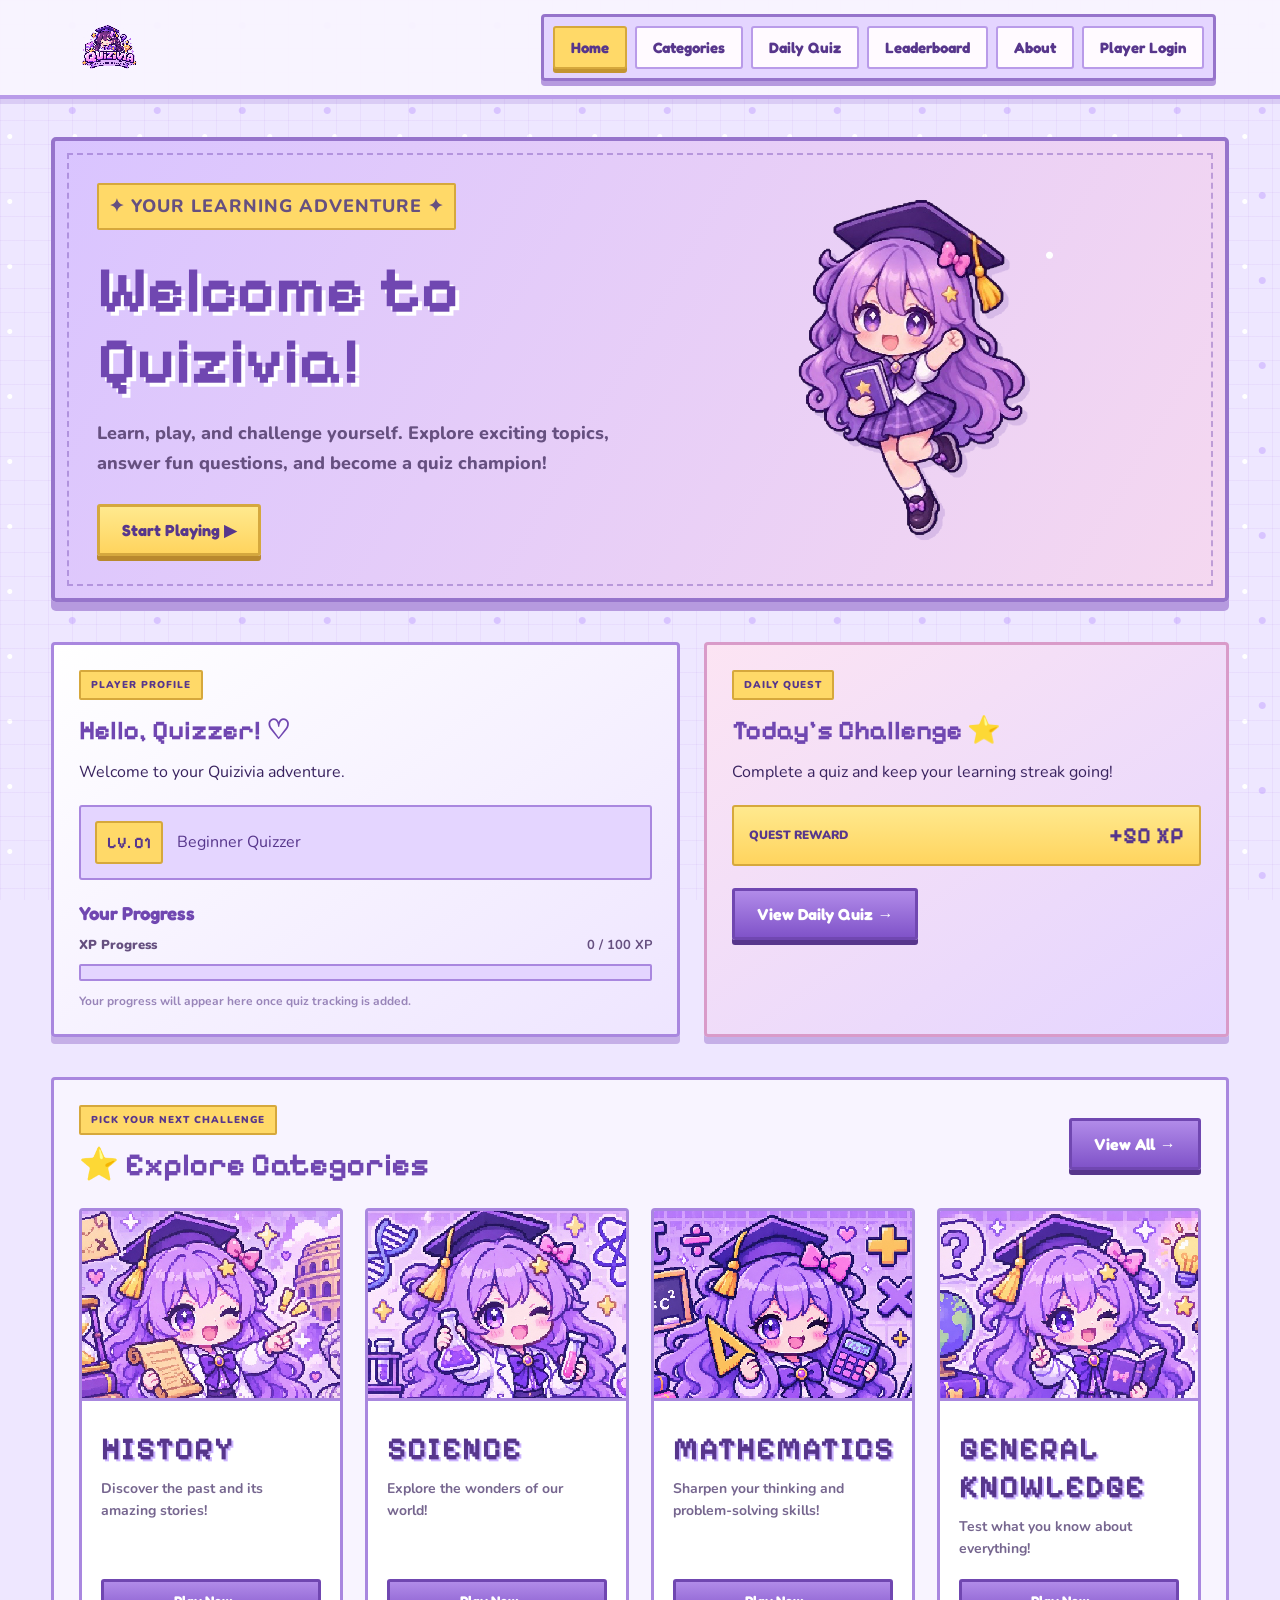
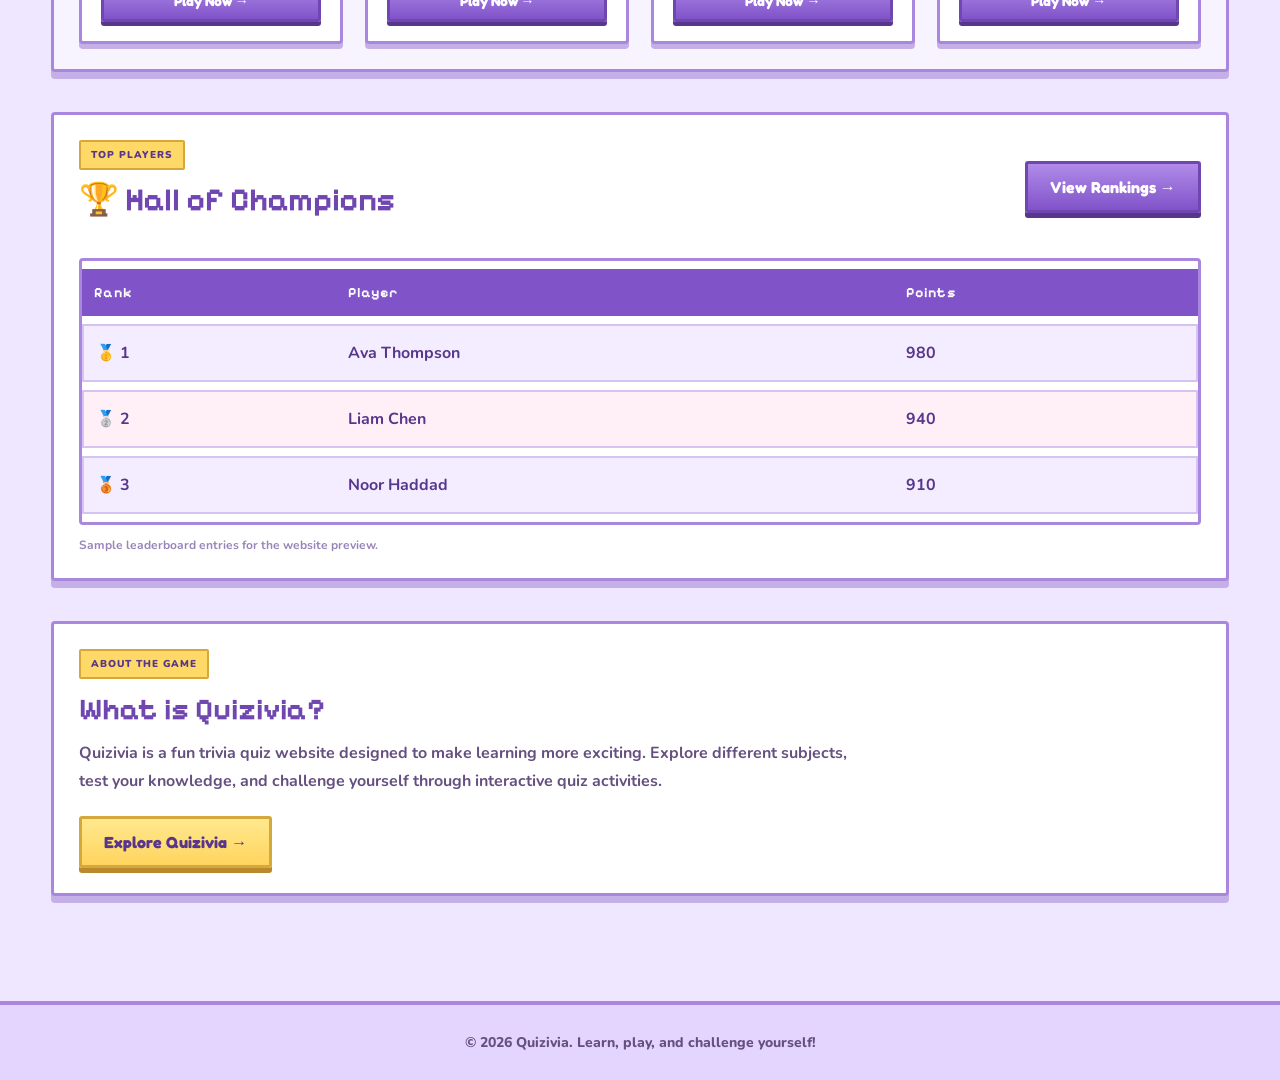
==== index.html @ 14d9f806 "Update index.html" ====
<!DOCTYPE html>
<html lang="en">
<head>
    <meta charset="UTF-8">
    <meta name="viewport" content="width=device-width, initial-scale=1.0">
    <meta name="theme-color" content="#35146d">
    <title>Quizivia | Learn, Play, Challenge</title>
    <link rel="stylesheet" href="css/style.css?v=4">
</head>

<body>

<header class="site-header">
    <h1 class="logo">
        <a href="index.html">
            <img src="assets/images/quizivia_logo.png" alt="Quizivia Logo">
        </a>
    </h1>

    <nav class="main-nav">
        <a href="index.html" class="active">Home</a>
        <a href="categories.html">Categories</a>
        <a href="daily-quiz.html">Daily Quiz</a>
        <a href="leaderboard.html">Leaderboard</a>
        <a href="#about">About</a>
        <a href="login.html">Player Login</a>
    </nav>
</header>

<main>

    <!-- HERO / GAME LOBBY -->

    <section class="hero">
        <div class="hero-content">
            <p class="category-label">✦ YOUR LEARNING ADVENTURE ✦</p>

            <h2>Welcome to Quizivia!</h2>

            <p>
                Learn, play, and challenge yourself.
                Explore exciting topics, answer fun questions,
                and become a quiz champion!
            </p>

            <a href="login.html" class="btn" id="qv-start-playing">
               Start Playing ▶
   </a>
        </div>

        <div class="hero-image">
            <img
                src="assets/images/mascot.PNG"
                alt="Quizivia chibi student mascot"
            >
        </div>
    </section>

    <!-- PLAYER DASHBOARD -->

    <section class="home-dashboard-grid">

        <article class="content-card player-panel">
            <p class="category-label">PLAYER PROFILE</p>
            <h2>Hello, Quizzer! ♡</h2>
            <p>Welcome to your Quizivia adventure.</p>

            <div class="player-level">
                <strong>LV. 01</strong>
                <span>Beginner Quizzer</span>
            </div>

            <h3>Your Progress</h3>

            <div class="progress-info">
                <span>XP Progress</span>
                <strong>0 / 100 XP</strong>
            </div>

            <div class="progress-track">
                <div class="progress-fill"></div>
            </div>

            <p class="small-note">
                Your progress will appear here once quiz tracking is added.
            </p>
        </article>

        <article class="content-card daily-quest">
            <p class="category-label">DAILY QUEST</p>
            <h2>Today's Challenge ⭐</h2>

            <p>Complete a quiz and keep your learning streak going!</p>

            <div class="quest-reward">
                <span>QUEST REWARD</span>
                <strong>+50 XP</strong>
            </div>

            <a href="daily-quiz.html" class="btn btn-purple">
                View Daily Quiz →
            </a>
        </article>

    </section>

    <!-- CATEGORIES -->

    <section class="home-categories">

        <div class="section-heading">
            <div>
                <p class="category-label">PICK YOUR NEXT CHALLENGE</p>
                <h2>⭐ Explore Categories</h2>
            </div>

            <a href="categories.html" class="btn btn-purple">
                View All →
            </a>
        </div>

        <div class="category-grid">

            <article class="category-card">
                <div class="category-image">
                    <img src="assets/images/history.jpg"
                         alt="History books and historical discoveries">
                </div>

                <div class="category-content">
                    <h3>History</h3>
                    <p>Discover the past and its amazing stories!</p>
                    <a href="daily-quiz.html" class="btn">Play Now →</a>
                </div>
            </article>

            <article class="category-card">
                <div class="category-image">
                    <img src="assets/images/science.jpg"
                         alt="Science laboratory experiments">
                </div>

                <div class="category-content">
                    <h3>Science</h3>
                    <p>Explore the wonders of our world!</p>
                    <a href="daily-quiz.html" class="btn">Play Now →</a>
                </div>
            </article>

            <article class="category-card">
                <div class="category-image">
                    <img src="assets/images/mathematics.jpg"
                         alt="Mathematics numbers and equations">
                </div>

                <div class="category-content">
                    <h3>Mathematics</h3>
                    <p>Sharpen your thinking and problem-solving skills!</p>
                    <a href="daily-quiz.html" class="btn">Play Now →</a>
                </div>
            </article>

            <article class="category-card">
                <div class="category-image">
                    <img src="assets/images/general-knowledge.jpg"
                         alt="Globe and learning books">
                </div>

                <div class="category-content">
                    <h3>General Knowledge</h3>
                    <p>Test what you know about everything!</p>
                    <a href="daily-quiz.html" class="btn">Play Now →</a>
                </div>
            </article>

        </div>
    </section>

    <!-- LEADERBOARD PREVIEW -->

    <section class="content-card home-leaderboard">

        <div class="section-heading">
            <div>
                <p class="category-label">TOP PLAYERS</p>
                <h2>🏆 Hall of Champions</h2>
            </div>

            <a href="leaderboard.html" class="btn btn-purple">
                View Rankings →
            </a>
        </div>

        <table class="leaderboard-table">
            <thead>
                <tr>
                    <th>Rank</th>
                    <th>Player</th>
                    <th>Points</th>
                </tr>
            </thead>

            <tbody>
                <tr>
                    <td>🥇 1</td>
                    <td>Ava Thompson</td>
                    <td>980</td>
                </tr>

                <tr>
                    <td>🥈 2</td>
                    <td>Liam Chen</td>
                    <td>940</td>
                </tr>

                <tr>
                    <td>🥉 3</td>
                    <td>Noor Haddad</td>
                    <td>910</td>
                </tr>
            </tbody>
        </table>

        <p class="small-note">
            Sample leaderboard entries for the website preview.
        </p>

    </section>

    <!-- ABOUT -->

    <section class="content-card about-section" id="about">
        <p class="category-label">ABOUT THE GAME</p>

        <h2>What is Quizivia?</h2>

        <p>
            Quizivia is a fun trivia quiz website designed to make
            learning more exciting. Explore different subjects,
            test your knowledge, and challenge yourself through
            interactive quiz activities.
        </p>

        <a href="categories.html" class="btn">
            Explore Quizivia →
        </a>
    </section>

</main>

<footer class="site-footer">
    <p>© 2026 Quizivia. Learn, play, and challenge yourself!</p>
</footer>

<script>
const savedPlayer = JSON.parse(
    localStorage.getItem("quizivia_player") || "null"
);

const startButton = document.getElementById("qv-start-playing");

if (startButton && savedPlayer && savedPlayer.id) {
    startButton.href = "categories.html";
}
</script>
</body>
</html>
---- css/style.css ----
@import url('https://fonts.googleapis.com/css2?family=Pixelify+Sans:wght@400;500;600;700&family=Fredoka:wght@400;500;600;700&family=Nunito:wght@400;500;600;700;800;900&display=swap');

/* =====================================
   QUIZIVIA - LAVENDER PIXEL GAME UI
===================================== */

:root {
    --bg: #eee7ff;
    --bg-light: #f8f4ff;
    --panel: #ffffff;
    --panel-light: #e4d5ff;
    --purple: #8053c9;
    --violet: #a77be8;
    --lavender: #cbb3ff;
    --pink: #ffb9df;
    --gold: #ffd968;
    --gold-light: #fff0ad;
    --white: #ffffff;
    --ink: #39235f;
    --muted: #76668f;
    --deep: #57368c;

    --pixel-border: 3px solid #9674cb;
    --pixel-shadow: 0 5px 0 #7456a9;
    --soft-shadow: 0 5px 0 #d0bceF;
}

/* RESET */

* {
    box-sizing: border-box;
    margin: 0;
    padding: 0;
}

html {
    scroll-behavior: smooth;
    scroll-padding-top: 140px;
}

body {
    min-height: 100vh;
    font-family: 'Nunito', sans-serif;
    color: var(--ink);
    background-color: var(--bg);
    background-image:
        linear-gradient(90deg, rgba(167,123,232,.09) 1px, transparent 1px),
        linear-gradient(rgba(167,123,232,.09) 1px, transparent 1px),
        radial-gradient(circle at 15% 10%, #ffffff 0 2px, transparent 3px),
        radial-gradient(circle at 85% 30%, #d8c4ff 0 3px, transparent 4px);
    background-size: 24px 24px, 24px 24px, 65px 65px, 85px 85px;
    background-attachment: fixed;
}

img {
    max-width: 100%;
}

a {
    color: inherit;
    text-decoration: none;
}

h1, h2, h3 {
    font-family: 'Fredoka', sans-serif;
}

.eyebrow {
    color: var(--purple);
    font-family: 'Pixelify Sans', sans-serif;
    font-size: 14px;
    font-weight: 700;
    letter-spacing: 2px;
    margin-bottom: 12px;
}

/* =====================================
   HEADER
===================================== */

.site-header {
    position: sticky;
    top: 0;
    z-index: 1000;

    width: 100%;
    display: flex;
    align-items: center;
    justify-content: space-between;
    gap: 20px;

    padding: 10px 5%;
    background: rgba(248,244,255,.97);
    border-bottom: 4px solid #b99be9;
    box-shadow: 0 5px 0 rgba(128,83,201,.18);
}

.logo {
    display: flex;
    align-items: center;
    flex-shrink: 0;
}

.logo a {
    display: flex;
    align-items: center;
}

.logo img {
    width: 90px;
    height: 75px;
    object-fit: contain;
    image-rendering: pixelated;
}

/* PIXEL NAVIGATION */

.main-nav {
    display: flex;
    align-items: center;
    justify-content: center;
    flex-wrap: wrap;
    gap: 8px;

    padding: 9px;
    background: #e4d5ff;
    border: 3px solid #9674cb;
    border-radius: 4px;
    box-shadow: 0 5px 0 #b69adf;
}

.main-nav a {
    display: inline-flex;
    align-items: center;
    justify-content: center;

    padding: 10px 16px;
    color: #57368c;
    background: #fffaff;

    border: 2px solid #b99be9;
    border-radius: 3px;

    font-family: 'Fredoka', sans-serif;
    font-size: 15px;
    font-weight: 700;

    transition: .15s ease;
}

.main-nav a:hover {
    color: #57368c;
    background: var(--pink);
    border-color: #d77caf;
    transform: translateY(-3px);
}

.main-nav a.active {
    color: #57368c;
    background: var(--gold);
    border-color: #d6a83c;
    box-shadow: 0 4px 0 #c39532;
}

/* =====================================
   MAIN LAYOUT
===================================== */

main {
    width: min(1200px, 92%);
    margin: 0 auto;
    padding: 38px 0 65px;
}

section {
    margin-bottom: 40px;
}

/* =====================================
   PAGE INTRO
===================================== */

.page-intro {
    padding: 40px 25px;
    margin-bottom: 38px;
    text-align: center;

    background: linear-gradient(135deg, #e4d5ff, #fce4f3);
    border: 4px solid #a987df;
    border-radius: 5px;
    box-shadow: 0 7px 0 #b99be9;
}

.page-intro h2 {
    color: #7047b1;
    font-family: 'Pixelify Sans', sans-serif;
    font-size: clamp(30px, 5vw, 48px);
    text-shadow: 3px 3px 0 #ffffff;
    margin-bottom: 12px;
}

.page-intro p {
    color: #665080;
    font-size: 16px;
    font-weight: 800;
    line-height: 1.7;
}

/* =====================================
   HERO / GAME LOBBY
===================================== */

.hero {
    position: relative;
    display: flex;
    align-items: center;
    justify-content: space-between;
    gap: 30px;

    min-height: 390px;
    padding: 42px;

    background:
        radial-gradient(circle at 85% 25%, #ffffff 0 3px, transparent 4px),
        linear-gradient(120deg, #d9c4ff, #f5d8f0);

    border: 4px solid #9674cb;
    border-radius: 5px;
    box-shadow: 0 9px 0 #b69adf;
    overflow: hidden;
}

.hero::before {
    content: "";
    position: absolute;
    inset: 12px;
    border: 2px dashed rgba(112,71,177,.4);
    pointer-events: none;
}

.hero-content {
    flex: 1;
    position: relative;
    z-index: 1;
}

.hero h2 {
    color: #7047b1;
    font-family: 'Pixelify Sans', sans-serif;
    font-size: clamp(38px, 6vw, 65px);
    line-height: 1.1;
    text-shadow: 4px 4px 0 #ffffff;
    margin-bottom: 20px;
}

.hero p {
    max-width: 520px;
    color: #665080;
    font-size: 18px;
    font-weight: 800;
    line-height: 1.7;
    margin-bottom: 25px;
}

.hero-image {
    flex: 1;
    display: flex;
    justify-content: center;
    position: relative;
    z-index: 1;
}

.hero-image img {
    width: min(100%, 390px);
    max-height: 350px;
    object-fit: contain;
    image-rendering: pixelated;
    filter: drop-shadow(5px 5px 0 rgba(112,71,177,.18));
}

/* =====================================
   PIXEL BUTTONS
===================================== */

.btn,
button {
    display: inline-flex;
    align-items: center;
    justify-content: center;
    gap: 8px;

    padding: 13px 22px;
    color: #57368c;
    background: linear-gradient(180deg, #ffe98e, #ffd45e);

    border: 3px solid #d5a83e;
    border-radius: 3px;
    box-shadow: 0 5px 0 #b9892e;

    font-family: 'Fredoka', sans-serif;
    font-size: 16px;
    font-weight: 700;
    cursor: pointer;

    transition: .15s ease;
}

.btn:hover,
button:hover {
    transform: translateY(3px);
    box-shadow: 0 2px 0 #b9892e;
    background: #fff0ad;
}

.btn-purple {
    color: #ffffff;
    background: linear-gradient(180deg, #b18be9, #8053c9);
    border-color: #7047b1;
    box-shadow: 0 5px 0 #57368c;
}

.btn-purple:hover {
    color: white;
    background: #956bd5;
}

/* =====================================
   CATEGORY CARDS
===================================== */

.category-grid {
    display: grid;
    grid-template-columns: repeat(4, minmax(0, 1fr));
    gap: 22px;
}

.category-card {
    display: flex;
    flex-direction: column;

    background: #ffffff;
    border: 3px solid #a987df;
    border-radius: 4px;
    box-shadow: 0 7px 0 #c5afe7;
    overflow: hidden;

    transition: .2s ease;
}

.category-card:hover {
    transform: translateY(-5px);
    border-color: #d9a8d2;
    box-shadow: 0 10px 0 #c5afe7;
}

.category-image {
    height: 190px;
    background: #d9c4ff;
    border-bottom: 3px solid #a987df;
    overflow: hidden;
}

.category-image img {
    display: block;
    width: 100%;
    height: 100%;
    object-fit: cover;
    image-rendering: pixelated;
}

.category-content {
    display: flex;
    flex-direction: column;
    align-items: flex-start;
    flex: 1;
    padding: 19px;
}

.category-label {
    display: inline-block;
    padding: 6px 10px;
    color: #57368c;
    background: var(--gold);
    border: 2px solid #d6a83c;
    border-radius: 2px;
    font-size: 10px;
    font-weight: 900;
    letter-spacing: 1px;
}

.category-card h3 {
    margin: 12px 0 8px;
    color: #7047b1;
    font-size: 24px;
}

.category-card p {
    flex: 1;
    margin-bottom: 18px;
    color: var(--muted);
    font-size: 14px;
    font-weight: 700;
    line-height: 1.6;
}

.category-card .btn {
    width: 100%;
    padding: 10px;
    color: white;
    background: linear-gradient(180deg, #b18be9, #8053c9);
    border-color: #7047b1;
    box-shadow: 0 4px 0 #57368c;
    font-size: 14px;
}

/* =====================================
   GENERAL PANELS
===================================== */

.card,
.content-card,
.info-card,
.quiz-card,
.leaderboard-card {
    padding: 25px;
    color: var(--ink);
    background: #ffffff;
    border: 3px solid #a987df;
    border-radius: 4px;
    box-shadow: 0 7px 0 #c5afe7;
}

.card h2,
.content-card h2,
.info-card h2 {
    margin-bottom: 15px;
    color: #7047b1;
    font-size: 25px;
}

/* =====================================
   DAILY QUIZ
===================================== */

.quiz-card {
    max-width: 850px;
    margin: 0 auto;
    padding: 30px;
}

.quiz-meta {
    display: flex;
    flex-wrap: wrap;
    justify-content: space-between;
    gap: 12px;
    margin-bottom: 25px;
}

.quiz-meta span {
    padding: 9px 13px;
    color: #7047b1;
    background: #eee5ff;
    border: 2px solid #a987df;
    border-radius: 3px;
    font-weight: 800;
}

.question {
    padding: 25px;
    margin-bottom: 20px;
    background: #f3edff;
    border: 3px solid #a987df;
    border-radius: 4px;
}

.question h3 {
    font-size: 24px;
    color: #7047b1;
    margin-bottom: 18px;
}

.question-option,
.quiz-option {
    display: block;
    width: 100%;
    padding: 13px 16px;
    margin: 10px 0;

    color: #57368c;
    background: #e4d5ff;

    border: 2px solid #a987df;
    border-radius: 3px;

    font-weight: 800;
    text-align: left;
}

.question-option:hover,
.quiz-option:hover {
    color: #57368c;
    background: var(--gold);
    border-color: #d6a83c;
}

/* =====================================
   LEADERBOARD
===================================== */

.leaderboard-table,
table {
    width: 100%;
    border-collapse: collapse;
    background: #ffffff;
    border: 3px solid #a987df;
    border-radius: 4px;
    overflow: hidden;
}

th {
    padding: 15px;
    color: #57368c;
    background: linear-gradient(180deg, #ffe98e, #ffd45e);
    font-family: 'Fredoka', sans-serif;
    text-align: left;
}

td {
    padding: 14px 15px;
    color: #57368c;
    border-bottom: 1px solid #e1d1fa;
    font-weight: 800;
}

tr:nth-child(even) td {
    background: #f3edff;
}

tr:hover td {
    background: #e4d5ff;
}

.rank-card,
.player-card {
    padding: 20px;
    text-align: center;
    color: #57368c;
    background: linear-gradient(145deg, #f4eaff, #e1d1ff);
    border: 3px solid var(--gold);
    border-radius: 4px;
    box-shadow: 0 7px 0 #c5afe7;
}

/* =====================================
   FORMS
===================================== */

form {
    display: flex;
    flex-direction: column;
    gap: 15px;
}

input,
textarea,
select {
    width: 100%;
    padding: 13px 15px;
    color: #57368c;
    background: #f8f4ff;
    border: 2px solid #a987df;
    border-radius: 3px;
    font: inherit;
}

input::placeholder,
textarea::placeholder {
    color: #9985b9;
}

input:focus,
textarea:focus,
select:focus {
    outline: 2px solid var(--gold);
    border-color: #d6a83c;
}

textarea {
    min-height: 130px;
    resize: vertical;
}

/* =====================================
   ABOUT / CTA
===================================== */

.category-cta,
.cta-section {
    padding: 35px 25px;
    color: #57368c;

    background: linear-gradient(120deg, #e4d5ff, #fce4f3);

    border: 3px solid var(--gold);
    border-radius: 4px;
    box-shadow: 0 7px 0 #c5afe7;
    text-align: center;
}

.category-cta h2,
.cta-section h2 {
    margin-bottom: 12px;
    color: #7047b1;
    font-family: 'Pixelify Sans', sans-serif;
    font-size: 30px;
}

.category-cta p,
.cta-section p {
    margin-bottom: 20px;
    color: #665080;
    font-weight: 700;
}

.about-section {
    background: #ffffff;
}

.about-section h2 {
    margin: 12px 0;
    color: #7047b1;
    font-family: 'Pixelify Sans', sans-serif;
    font-size: 30px;
}

.about-section p:not(.category-label) {
    max-width: 800px;
    margin-bottom: 20px;
    color: #665080;
    line-height: 1.8;
    font-weight: 700;
}

/* =====================================
   PLAYER PROFILE / LOBBY
===================================== */

.home-dashboard-grid {
    display: grid;
    grid-template-columns: 1.2fr 1fr;
    gap: 24px;
}

.home-dashboard-grid .content-card {
    position: relative;
    overflow: hidden;
    background: linear-gradient(145deg, #ffffff, #eee5ff);
}

.player-panel {
    border-color: #a987df;
}

.player-panel h2,
.daily-quest h2 {
    color: #7047b1;
    font-family: 'Pixelify Sans', sans-serif;
    font-size: 27px;
    margin: 14px 0;
}

.player-level {
    display: flex;
    align-items: center;
    gap: 14px;
    margin: 22px 0;
    padding: 14px;
    color: #57368c;
    background: #e4d5ff;
    border: 2px solid #a987df;
    border-radius: 3px;
}

.player-level strong {
    padding: 10px;
    color: #57368c;
    background: var(--gold);
    border: 2px solid #d6a83c;
    border-radius: 3px;
    font-family: 'Pixelify Sans', sans-serif;
}

.player-panel h3 {
    margin-bottom: 12px;
    color: #7047b1;
}

.progress-info {
    display: flex;
    justify-content: space-between;
    gap: 10px;
    color: #665080;
    font-size: 13px;
    font-weight: 900;
}

.progress-track {
    height: 17px;
    margin: 10px 0;
    background: #e4d5ff;
    border: 2px solid #a987df;
    border-radius: 2px;
    overflow: hidden;
}

.progress-fill {
    width: 0%;
    height: 100%;
    background: linear-gradient(90deg, #ffd45e, #fff0a8);
}

.small-note {
    margin-top: 12px;
    color: #9985b9;
    font-size: 12px;
    font-weight: 700;
}

/* DAILY QUEST */

.daily-quest {
    background: linear-gradient(145deg, #fce4f3, #e4d5ff) !important;
    border-color: #d99bc9;
}

.quest-reward {
    display: flex;
    align-items: center;
    justify-content: space-between;
    gap: 12px;
    margin: 22px 0;
    padding: 15px;
    color: #57368c;
    background: linear-gradient(180deg, #ffe98e, #ffd45e);
    border: 2px solid #d6a83c;
    border-radius: 3px;
}

.quest-reward span {
    font-size: 12px;
    font-weight: 900;
}

.quest-reward strong {
    font-family: 'Pixelify Sans', sans-serif;
    font-size: 23px;
}

/* SECTION HEADINGS */

.section-heading {
    display: flex;
    align-items: center;
    justify-content: space-between;
    gap: 15px;
    margin-bottom: 24px;
}

.section-heading h2 {
    margin-top: 10px;
    color: #7047b1;
    font-family: 'Pixelify Sans', sans-serif;
    font-size: clamp(23px, 4vw, 32px);
}

/* HOME CATEGORIES */

.home-categories {
    padding: 25px;
    background: #f8f4ff;
    border: 3px solid #a987df;
    border-radius: 4px;
    box-shadow: 0 7px 0 #c5afe7;
}

.home-categories .section-heading h2 {
    color: #7047b1;
}

.home-categories .category-card {
    box-shadow: 0 5px 0 #c5afe7;
}

.home-leaderboard {
    overflow-x: auto;
}

.home-leaderboard .section-heading {
    min-width: 280px;
}

/* =====================================
   FOOTER
===================================== */

.site-footer {
    padding: 28px 5%;
    color: #665080;
    background: #e4d5ff;
    border-top: 4px solid #a987df;
    text-align: center;
    font-size: 14px;
    font-weight: 800;
}

/* =====================================
   TABLET
===================================== */

@media (max-width: 950px) {
    .site-header {
        flex-direction: column;
        gap: 12px;
    }

    .category-grid {
        grid-template-columns: repeat(2, minmax(0, 1fr));
    }

    .hero {
        padding: 30px;
    }
}

/* =====================================
   MOBILE
===================================== */

@media (max-width: 600px) {
    html {
        scroll-padding-top: 180px;
    }

    .site-header {
        padding: 10px 4%;
        gap: 8px;
    }

    .logo img {
        width: 65px;
        height: 55px;
    }

    .main-nav {
        width: 100%;
        flex-wrap: nowrap;
        justify-content: flex-start;
        gap: 7px;
        overflow-x: auto;
        padding: 8px;
        scrollbar-width: thin;
    }

    .main-nav a {
        flex-shrink: 0;
        padding: 9px 13px;
        font-size: 13px;
    }

    main {
        width: 92%;
        padding: 28px 0 45px;
    }

    .hero {
        flex-direction: column;
        text-align: center;
        padding: 28px 20px;
    }

    .hero h2 {
        font-size: 40px;
    }

    .hero p {
        font-size: 15px;
    }

    .hero-image img {
        max-height: 250px;
    }

    .page-intro {
        padding: 25px 15px;
    }

    .category-grid {
        grid-template-columns: 1fr;
        gap: 22px;
    }

    .category-image {
        height: 220px;
    }

    .quiz-card {
        padding: 18px;
    }

    .question {
        padding: 18px;
    }

    .question h3 {
        font-size: 20px;
    }

    .card,
    .content-card,
    .info-card {
        padding: 19px;
    }

    table {
        font-size: 13px;
    }

    th,
    td {
        padding: 10px 8px;
    }

    .category-cta h2,
    .cta-section h2 {
        font-size: 24px;
    }
}

/* HOME MOBILE */

@media (max-width: 700px) {
    .home-dashboard-grid {
        grid-template-columns: 1fr;
    }

    .home-categories {
        padding: 18px;
    }

    .section-heading {
        align-items: flex-start;
        flex-direction: column;
    }

    .home-categories .section-heading .btn,
    .home-leaderboard .section-heading .btn {
        align-self: flex-start;
    }

    .player-panel h2,
    .daily-quest h2 {
        font-size: 23px;
    }
}

/* SMALL PHONES */

@media (max-width: 380px) {
    .hero h2 {
        font-size: 34px;
    }

    .main-nav a {
        font-size: 12px;
        padding: 8px 10px;
    }

    .category-content {
        padding: 15px;
    }
}
.category-content h3 {
    font-family: 'Pixelify Sans', sans-serif;
    font-size: clamp(1.5rem, 3vw, 2rem);
    font-weight: 700;
    letter-spacing: 1px;
    text-transform: uppercase;
    color: var(--deep);
    text-shadow: 2px 2px 0 var(--lavender);
    margin: 10px 0;
}

/* =====================================
   DAILY QUIZ - PIXEL RPG STYLE
===================================== */

.daily-quiz-container {
    max-width: 900px;
    margin: 0 auto;
}

/* QUIZ INFORMATION */

.daily-quiz-info {
    display: grid;
    grid-template-columns: repeat(4, 1fr);
    gap: 14px;
    margin-bottom: 25px;
}

.quiz-info-item {
    padding: 17px 12px;
    text-align: center;
    background: #ffffff;
    border: 3px solid #a987df;
    border-radius: 4px;
    box-shadow: 0 5px 0 #c5afe7;
}

.info-label {
    display: block;
    margin-bottom: 8px;
    color: #9985b9;
    font-family: 'Pixelify Sans', sans-serif;
    font-size: 12px;
    font-weight: 700;
    letter-spacing: 1px;
}

.quiz-info-item h3 {
    color: #7047b1;
    font-family: 'Pixelify Sans', sans-serif;
    font-size: 20px;
}

/* MAIN QUIZ CARD */

.daily-quiz-card {
    padding: 30px;
    background: #ffffff;
    border: 4px solid #9674cb;
    border-radius: 5px;
    box-shadow: 0 9px 0 #b69adf;
}

/* PROGRESS */

.quiz-progress-header {
    display: flex;
    justify-content: space-between;
    gap: 12px;
    margin-bottom: 12px;
    color: #7047b1;
    font-family: 'Pixelify Sans', sans-serif;
    font-size: 14px;
    font-weight: 700;
}

.quiz-progress {
    height: 17px;
    margin-bottom: 30px;
    background: #e4d5ff;
    border: 2px solid #a987df;
    overflow: hidden;
}

.quiz-progress-fill {
    width: 10%;
    height: 100%;
    background: linear-gradient(90deg, #b18be9, #ffb9df);
    border-right: 2px solid #8053c9;
}

/* QUESTION */

.quiz-question-content {
    padding: 25px;
    background: #f8f4ff;
    border: 3px solid #cbb3ff;
    border-radius: 4px;
}

.question-label {
    display: inline-block;
    margin-bottom: 15px;
    color: #8053c9;
    font-family: 'Pixelify Sans', sans-serif;
    font-size: 14px;
    font-weight: 700;
    letter-spacing: 1px;
}

.quiz-question-content h3 {
    margin-bottom: 25px;
    color: #7047b1;
    font-family: 'Pixelify Sans', sans-serif;
    font-size: clamp(22px, 3vw, 30px);
    line-height: 1.4;
}

/* ANSWER CHOICES */

.daily-quiz-form {
    display: flex;
    flex-direction: column;
    gap: 13px;
}

.quiz-option {
    display: flex;
    align-items: center;
    gap: 13px;
    width: 100%;
    padding: 15px;
    margin: 0;
    color: #57368c;
    background: #e4d5ff;
    border: 3px solid #a987df;
    border-radius: 3px;
    font-family: 'Fredoka', sans-serif;
    font-size: 16px;
    font-weight: 700;
    cursor: pointer;
    transition: .15s ease;
}

.quiz-option:hover {
    background: #fce4f3;
    border-color: #d99bc9;
    transform: translateX(4px);
}

.quiz-option:has(input:checked) {
    background: #ffeeb1;
    border-color: #d6a83c;
    box-shadow: 0 4px 0 #d6a83c;
}

.quiz-option input {
    width: 18px;
    height: 18px;
    margin: 0;
    accent-color: #8053c9;
    flex-shrink: 0;
}

.option-letter {
    display: flex;
    align-items: center;
    justify-content: center;
    width: 32px;
    height: 32px;
    flex-shrink: 0;
    color: #ffffff;
    background: #8053c9;
    border: 2px solid #57368c;
    font-family: 'Pixelify Sans', sans-serif;
    font-size: 16px;
}

/* SUBMIT BUTTON */

.quiz-submit {
    width: 100%;
    margin-top: 12px;
    padding: 16px;
    font-family: 'Pixelify Sans', sans-serif;
    font-size: 18px;
    letter-spacing: 1px;
}

/* REMINDER */

.quiz-reminder {
    margin-top: 30px;
    padding: 24px;
    text-align: center;
    background: linear-gradient(120deg, #e4d5ff, #fce4f3);
    border: 3px solid #a987df;
    border-radius: 4px;
    box-shadow: 0 6px 0 #c5afe7;
}

.quiz-reminder h3 {
    margin-bottom: 10px;
    color: #7047b1;
    font-family: 'Pixelify Sans', sans-serif;
    font-size: 23px;
}

.quiz-reminder p {
    color: #665080;
    font-weight: 700;
    line-height: 1.7;
}

/* DAILY QUIZ MOBILE */

@media (max-width: 600px) {
    .daily-quiz-info {
        grid-template-columns: repeat(2, 1fr);
        gap: 12px;
    }

    .quiz-info-item {
        padding: 14px 8px;
    }

    .quiz-info-item h3 {
        font-size: 17px;
    }

    .daily-quiz-card {
        padding: 16px;
    }

    .quiz-question-content {
        padding: 17px;
    }

    .quiz-progress-header {
        font-size: 11px;
    }

    .quiz-option {
        padding: 12px;
        font-size: 15px;
    }

    .quiz-reminder {
        padding: 20px 15px;
    }
}

/* =====================================
   QUIZIVIA LEADERBOARD - PIXEL RPG
===================================== */

.leaderboard-page {
    max-width: 1100px;
    margin: 0 auto;
    padding: 35px 20px 70px;
}

.leaderboard-updated {
    display: inline-block;
    margin-top: 15px;
    padding: 9px 15px;
    color: #7047b1;
    background: #fff0ad;
    border: 2px solid #d6b653;
    box-shadow: 0 4px 0 #c5a34d;
    font-family: 'Pixelify Sans', sans-serif;
    font-size: 13px;
    font-weight: 700;
}

.leaderboard-heading {
    margin-bottom: 25px;
    text-align: center;
}

.leaderboard-heading h2,
.leaderboard-cta h2 {
    color: var(--deep);
    font-family: 'Pixelify Sans', sans-serif;
    font-size: clamp(25px, 4vw, 34px);
    text-shadow: 2px 2px 0 var(--lavender);
}

.leaderboard-heading > p:last-child {
    margin-top: 8px;
    color: var(--muted);
    font-weight: 700;
}

/* CHAMPION CARDS */

.champions-section {
    margin-top: 45px;
}

.champions-grid {
    display: grid;
    grid-template-columns: repeat(3, 1fr);
    align-items: end;
    gap: 18px;
}

.champion-card {
    position: relative;
    padding: 25px 15px;
    text-align: center;
    background: #ffffff;
    border: 3px solid #a987df;
    box-shadow: 0 7px 0 #c5afe7;
}

.first-place {
    padding-top: 38px;
    padding-bottom: 38px;
    background: linear-gradient(180deg, #fff5c9, #ffffff);
    border-color: #d6b653;
    box-shadow: 0 8px 0 #c5a34d;
}

.second-place {
    background: linear-gradient(180deg, #f0e8ff, #ffffff);
}

.third-place {
    background: linear-gradient(180deg, #ffe7f3, #ffffff);
    border-color: #d99bc9;
    box-shadow: 0 7px 0 #d9b0ce;
}

.champion-rank {
    display: inline-block;
    padding: 7px 13px;
    color: #ffffff;
    background: #8053c9;
    border: 2px solid #57368c;
    font-family: 'Pixelify Sans', sans-serif;
    font-weight: 700;
    font-size: 14px;
}

.first-place .champion-rank {
    color: #57368c;
    background: #ffd968;
    border-color: #c49a32;
}

.third-place .champion-rank {
    background: #d98bbd;
    border-color: #a85d91;
}

.champion-avatar {
    margin: 18px 0 10px;
    font-size: 43px;
}

.champion-title {
    color: #9876c4;
    font-family: 'Pixelify Sans', sans-serif;
    font-size: 11px;
    font-weight: 700;
    letter-spacing: 1px;
}

.champion-card h3 {
    margin: 9px 0;
    color: var(--deep);
    font-family: 'Pixelify Sans', sans-serif;
    font-size: clamp(16px, 2vw, 21px);
}

.champion-score {
    margin-top: 15px;
    color: #8053c9;
    font-family: 'Pixelify Sans', sans-serif;
    font-size: 27px;
    font-weight: 700;
}

.champion-score span {
    font-size: 13px;
}

.first-place .champion-score {
    color: #b28a23;
}

/* PLAYER RANKINGS */

.rankings-section {
    margin-top: 65px;
}

.rankings-card {
    padding: 12px;
    overflow-x: auto;
    background: #ffffff;
    border: 3px solid #9674cb;
    box-shadow: 0 7px 0 #c5afe7;
}

.leaderboard-table {
    width: 100%;
    border-collapse: separate;
    border-spacing: 0 8px;
}

.leaderboard-table th {
    padding: 15px 12px;
    color: #ffffff;
    background: #8053c9;
    font-family: 'Pixelify Sans', sans-serif;
    font-size: 14px;
    letter-spacing: 1px;
    text-align: left;
}

.leaderboard-table td {
    padding: 16px 12px;
    color: #57368c;
    background: #f3edff;
    border-top: 2px solid #d5c3f2;
    border-bottom: 2px solid #d5c3f2;
    font-weight: 700;
}

.leaderboard-table td:first-child {
    border-left: 2px solid #d5c3f2;
}

.leaderboard-table td:last-child {
    border-right: 2px solid #d5c3f2;
}

.leaderboard-table tbody tr:nth-child(even) td {
    background: #fff0f8;
}

.rank-number {
    color: #8053c9;
    font-family: 'Pixelify Sans', sans-serif;
    font-size: 19px;
    font-weight: 700;
}

.top-rank:first-child .rank-number {
    color: #c49a32;
}

.player-name {
    font-family: 'Fredoka', sans-serif;
}

.player-score {
    color: #7047b1;
    font-family: 'Pixelify Sans', sans-serif;
    white-space: nowrap;
}

/* CALL TO ACTION */

.leaderboard-cta {
    margin-top: 60px;
    padding: 35px 20px;
    text-align: center;
    background: linear-gradient(120deg, #e4d5ff, #fce4f3);
    border: 3px solid #a987df;
    box-shadow: 0 7px 0 #c5afe7;
}

.cta-trophy {
    margin-bottom: 12px;
    font-size: 42px;
}

.leaderboard-cta h2 {
    margin: 12px 0;
}

.leaderboard-cta > p:not(.eyebrow) {
    margin: 0 auto 22px;
    max-width: 500px;
    color: #665080;
    font-weight: 700;
    line-height: 1.7;
}

.leaderboard-cta .btn {
    display: inline-block;
    padding: 14px 28px;
    color: #ffffff;
    background: #8053c9;
    border: 3px solid #57368c;
    box-shadow: 0 5px 0 #57368c;
    font-family: 'Pixelify Sans', sans-serif;
    font-weight: 700;
    text-decoration: none;
    transition: .15s ease;
}

.leaderboard-cta .btn:hover {
    transform: translateY(-3px);
    box-shadow: 0 8px 0 #57368c;
}

/* MOBILE */

@media (max-width: 650px) {
    .leaderboard-page {
        padding: 25px 14px 50px;
    }

    .champions-grid {
        grid-template-columns: 1fr;
        align-items: stretch;
        max-width: 380px;
        margin: 0 auto;
    }

    .first-place {
        order: -1;
    }

    .champion-card {
        padding: 22px 15px;
    }

    .first-place {
        padding: 28px 15px;
    }

    .rankings-card {
        padding: 7px;
    }

    .leaderboard-table th,
    .leaderboard-table td {
        padding: 13px 9px;
        font-size: 13px;
    }

    .rank-number {
        font-size: 16px;
    }

    .leaderboard-cta {
        padding: 28px 16px;
    }
}

/* =====================================
   CATEGORY QUIZZES - PIXEL RPG
===================================== */

.category-quizzes-page {
    max-width: 1100px;
    margin: 0 auto;
    padding: 35px 20px 70px;
}

.quiz-list-section {
    margin-top: 45px;
}

.quiz-list-heading {
    margin-bottom: 25px;
    text-align: center;
}

.quiz-list-heading h2 {
    color: var(--deep);
    font-family: 'Pixelify Sans', sans-serif;
    font-size: clamp(25px, 4vw, 34px);
    text-shadow: 2px 2px 0 var(--lavender);
}

.quiz-list-heading p {
    margin-top: 8px;
    color: var(--muted);
    font-weight: 700;
}

.category-quiz-grid {
    display: grid;
    grid-template-columns: repeat(3, 1fr);
    gap: 20px;
}

.category-quiz-card {
    position: relative;
    display: flex;
    flex-direction: column;
    padding: 25px 20px;
    background: #ffffff;
    border: 3px solid #a987df;
    box-shadow: 0 7px 0 #c5afe7;
}

.category-quiz-card:nth-child(2) {
    background: #fff8fc;
    border-color: #d99bc9;
    box-shadow: 0 7px 0 #d9b0ce;
}

.category-quiz-card:nth-child(3) {
    background: #fffdf2;
    border-color: #d6b653;
    box-shadow: 0 7px 0 #c5a34d;
}

.quiz-card-icon {
    margin-bottom: 12px;
    font-size: 38px;
}

.quiz-card-level {
    align-self: flex-start;
    padding: 6px 11px;
    color: #ffffff;
    background: #8053c9;
    border: 2px solid #57368c;
    font-family: 'Pixelify Sans', sans-serif;
    font-size: 12px;
    font-weight: 700;
}

.quiz-card-level.medium {
    color: #7047b1;
    background: #ffe4f3;
    border-color: #d99bc9;
}

.quiz-card-level.hard {
    color: #57368c;
    background: #fff0ad;
    border-color: #d6b653;
}

.category-quiz-card h3 {
    margin: 16px 0 10px;
    color: var(--deep);
    font-family: 'Pixelify Sans', sans-serif;
    font-size: 21px;
    line-height: 1.4;
}

.category-quiz-card > p {
    min-height: 65px;
    color: var(--muted);
    font-weight: 600;
    line-height: 1.6;
}

.quiz-card-details {
    display: flex;
    flex-wrap: wrap;
    gap: 10px;
    margin: 18px 0;
    color: #8053c9;
    font-family: 'Pixelify Sans', sans-serif;
    font-size: 12px;
    font-weight: 700;
}

.category-quiz-card .btn {
    display: block;
    margin-top: auto;
    padding: 13px 10px;
    color: #ffffff;
    background: #8053c9;
    border: 3px solid #57368c;
    box-shadow: 0 4px 0 #57368c;
    font-family: 'Pixelify Sans', sans-serif;
    font-size: 14px;
    font-weight: 700;
    text-align: center;
    text-decoration: none;
}

.category-quiz-card .btn:hover {
    transform: translateY(-3px);
    box-shadow: 0 7px 0 #57368c;
}

.category-back {
    margin-top: 45px;
    text-align: center;
}

.category-back p {
    margin-bottom: 17px;
    color: var(--muted);
    font-weight: 700;
}

.category-back .btn {
    display: inline-block;
    padding: 13px 20px;
    color: #ffffff;
    background: #8053c9;
    border: 3px solid #57368c;
    box-shadow: 0 5px 0 #57368c;
    font-family: 'Pixelify Sans', sans-serif;
    font-weight: 700;
    text-decoration: none;
}

@media (max-width: 750px) {
    .category-quiz-grid {
        grid-template-columns: repeat(2, 1fr);
    }
}

@media (max-width: 520px) {
    .category-quizzes-page {
        padding: 25px 14px 50px;
    }

    .category-quiz-grid {
        grid-template-columns: 1fr;
        max-width: 390px;
        margin: 0 auto;
    }

    .category-quiz-card > p {
        min-height: auto;
    }
}

/* =====================================
   QUIZ GAME PAGE - PIXEL RPG
===================================== */

.play-quiz-page {
    max-width: 850px;
    margin: 0 auto;
    padding: 30px 20px 65px;
}

.quiz-game-card {
    margin-top: 35px;
    padding: 28px;
    background: #ffffff;
    border: 4px solid #a987df;
    box-shadow: 0 8px 0 #c5afe7;
}

.quiz-game-top {
    display: flex;
    align-items: center;
    justify-content: space-between;
    gap: 15px;
    margin-bottom: 22px;
}

.quiz-small-label,
.quiz-timer span {
    color: #9878c6;
    font-family: 'Pixelify Sans', sans-serif;
    font-size: 12px;
    font-weight: 700;
}

.quiz-game-top h3 {
    margin-top: 6px;
    color: var(--deep);
    font-family: 'Pixelify Sans', sans-serif;
    font-size: 24px;
}

.quiz-timer {
    padding: 12px 17px;
    background: #fff0f7;
    border: 3px solid #d99bc9;
    text-align: center;
}

.quiz-timer strong {
    display: block;
    margin-top: 5px;
    color: #a64d91;
    font-family: 'Pixelify Sans', sans-serif;
    font-size: 23px;
}

.quiz-progress-track {
    width: 100%;
    height: 13px;
    overflow: hidden;
    background: #eee5fa;
    border: 2px solid #c5afe7;
}

.quiz-progress-fill {
    width: 10%;
    height: 100%;
    background: #9871d1;
    transition: width 0.3s ease;
}

.quiz-question-area {
    padding: 30px 0;
}

.quiz-question-label {
    color: #a47acb;
    font-family: 'Pixelify Sans', sans-serif;
    font-size: 13px;
    font-weight: 700;
}

.quiz-question-area h2 {
    margin: 18px 0 25px;
    color: var(--deep);
    font-family: 'Pixelify Sans', sans-serif;
    font-size: clamp(21px, 4vw, 29px);
    line-height: 1.5;
}

.quiz-options {
    display: grid;
    grid-template-columns: repeat(2, 1fr);
    gap: 14px;
}

.quiz-option {
    display: flex;
    align-items: center;
    gap: 12px;
    min-height: 65px;
    padding: 13px;
    color: var(--deep);
    background: #f8f3ff;
    border: 3px solid #c5afe7;
    box-shadow: 0 4px 0 #c5afe7;
    font-family: 'Nunito', sans-serif;
    font-size: 15px;
    font-weight: 800;
    text-align: left;
    cursor: pointer;
}

.quiz-option:hover:not(:disabled) {
    background: #f0e5ff;
    transform: translateY(-2px);
}

.quiz-option:disabled {
    opacity: 1;
    cursor: default;
}

.option-letter {
    display: grid;
    flex-shrink: 0;
    place-items: center;
    width: 30px;
    height: 30px;
    color: #ffffff;
    background: #9871d1;
    border: 2px solid #7049a8;
    font-family: 'Pixelify Sans', sans-serif;
}

.quiz-option.correct {
    background: #e9f8e9;
    border-color: #72b77a;
    box-shadow: 0 4px 0 #72b77a;
}

.quiz-option.correct .option-letter {
    background: #58a568;
    border-color: #397a48;
}

.quiz-option.wrong {
    background: #fff0f0;
    border-color: #db8585;
    box-shadow: 0 4px 0 #db8585;
}

.quiz-option.wrong .option-letter {
    background: #c96c6c;
    border-color: #994545;
}

.quiz-feedback {
    min-height: 25px;
    margin: 5px 0 15px;
    color: #8053c9;
    font-weight: 800;
}

.quiz-game-bottom {
    display: flex;
    justify-content: flex-end;
}

.quiz-next-btn {
    padding: 14px 22px;
    color: #ffffff;
    background: #8053c9;
    border: 3px solid #57368c;
    box-shadow: 0 5px 0 #57368c;
    font-family: 'Pixelify Sans', sans-serif;
    font-weight: 700;
    cursor: pointer;
}

.quiz-next-btn:disabled {
    opacity: 0.5;
    cursor: not-allowed;
}

.quiz-exit {
    margin-top: 35px;
    text-align: center;
}

.quiz-exit a {
    color: #8053c9;
    font-family: 'Pixelify Sans', sans-serif;
    font-weight: 700;
    text-decoration: none;
}

@media (max-width: 520px) {
    .play-quiz-page {
        padding: 22px 14px 45px;
    }

    .quiz-game-card {
        padding: 19px 15px;
    }

    .quiz-options {
        grid-template-columns: 1fr;
    }

    .quiz-option {
        min-height: 57px;
    }

    .quiz-game-top h3 {
        font-size: 21px;
    }
}


/* =====================================
   QUIZ RESULTS - PIXEL RPG
===================================== */

.quiz-results-page {
    max-width: 850px;
    margin: 0 auto;
    padding: 30px 20px 65px;
}

.results-card {
    margin-top: 35px;
    padding: 35px 30px;
    background: #ffffff;
    border: 4px solid #a987df;
    box-shadow: 0 8px 0 #c5afe7;
    text-align: center;
}

.results-trophy {
    margin-bottom: 12px;
    font-size: 65px;
}

.results-label {
    color: #9878c6;
    font-family: 'Pixelify Sans', sans-serif;
    font-size: 14px;
    font-weight: 700;
}

.results-score {
    margin: 12px 0 20px;
    color: #8053c9;
    font-family: 'Pixelify Sans', sans-serif;
    font-size: clamp(40px, 8vw, 58px);
}

.results-progress {
    width: 100%;
    height: 17px;
    margin: 0 auto 25px;
    overflow: hidden;
    background: #eee5fa;
    border: 3px solid #c5afe7;
}

.results-progress div {
    width: 0;
    height: 100%;
    background: #9871d1;
    transition: width 0.6s ease;
}

.results-card > h3 {
    color: #8053c9;
    font-family: 'Pixelify Sans', sans-serif;
    font-size: 24px;
}

.results-message {
    margin: 12px auto 28px;
    max-width: 500px;
    color: var(--muted);
    font-weight: 700;
    line-height: 1.7;
}

.results-stats {
    display: grid;
    grid-template-columns: repeat(3, 1fr);
    gap: 13px;
    margin: 25px 0;
}

.result-stat {
    padding: 18px 8px;
    background: #f8f3ff;
    border: 3px solid #c5afe7;
    box-shadow: 0 4px 0 #c5afe7;
}

.result-stat:nth-child(2) {
    background: #f0fff1;
    border-color: #9dcc9d;
    box-shadow: 0 4px 0 #9dcc9d;
}

.result-stat:nth-child(3) {
    background: #fff0f5;
    border-color: #e5a8c5;
    box-shadow: 0 4px 0 #e5a8c5;
}

.result-stat span {
    display: block;
    color: #9871d1;
    font-size: 22px;
}

.result-stat strong {
    display: block;
    margin: 8px 0;
    color: var(--deep);
    font-family: 'Pixelify Sans', sans-serif;
    font-size: 25px;
}

.result-stat small {
    color: var(--muted);
    font-family: 'Pixelify Sans', sans-serif;
    font-size: 10px;
    font-weight: 700;
}

.results-quiz-name {
    margin: 30px 0;
    padding: 18px;
    background: #fff8fc;
    border: 3px dashed #d99bc9;
}

.results-quiz-name span {
    color: #a76b9a;
    font-family: 'Pixelify Sans', sans-serif;
    font-size: 11px;
    font-weight: 700;
}

.results-quiz-name h3 {
    margin-top: 9px;
    color: var(--deep);
    font-family: 'Pixelify Sans', sans-serif;
    font-size: 20px;
}

.results-buttons {
    display: flex;
    justify-content: center;
    flex-wrap: wrap;
    gap: 15px;
}

.results-buttons .btn {
    display: inline-block;
    padding: 14px 18px;
    color: #ffffff;
    background: #8053c9;
    border: 3px solid #57368c;
    box-shadow: 0 5px 0 #57368c;
    font-family: 'Pixelify Sans', sans-serif;
    font-size: 13px;
    font-weight: 700;
    text-decoration: none;
}

.results-buttons .results-back-btn {
    color: #7049a8;
    background: #f0e5ff;
    border-color: #a987df;
    box-shadow: 0 5px 0 #a987df;
}

.results-buttons .btn:hover {
    transform: translateY(-3px);
}

.results-encouragement {
    margin-top: 35px;
    color: #9871d1;
    font-family: 'Pixelify Sans', sans-serif;
    text-align: center;
}

@media (max-width: 520px) {
    .quiz-results-page {
        padding: 22px 14px 45px;
    }

    .results-card {
        padding: 25px 15px;
    }

    .results-stats {
        gap: 8px;
    }

    .result-stat {
        padding: 14px 4px;
    }

    .result-stat strong {
        font-size: 21px;
    }

    .result-stat small {
        font-size: 9px;
    }

    .results-buttons {
        flex-direction: column;
    }

    .results-buttons .btn {
        width: 100%;
    }
}

/* ================================
   QUIZIVIA PLAYER ACCOUNT POPUP
================================ */

#qv-player-overlay {
    display: none;
    position: fixed;
    inset: 0;
    z-index: 99999;
    background: rgba(35, 20, 65, 0.72);
    align-items: center;
    justify-content: center;
    padding: 18px;
}

#qv-player-box {
    background: #fffaff;
    width: 100%;
    max-width: 390px;
    padding: 28px 22px;
    border-radius: 20px;
    text-align: center;
    box-shadow: 0 12px 40px rgba(0,0,0,.2);
    color: #49366d;
}

#qv-player-box h2 {
    margin: 8px 0;
    color: #7652a8;
}

#qv-player-box p {
    font-size: 14px;
    line-height: 1.6;
}

#qv-player-box input {
    display: block;
    width: 100%;
    box-sizing: border-box;
    padding: 13px;
    margin: 12px 0;
    border: 1px solid #d9c7ee;
    border-radius: 10px;
    background: #fff;
    font-size: 15px;
}

#qv-player-box button {
    width: 100%;
    padding: 13px;
    margin-top: 10px;
    border: none;
    border-radius: 10px;
    background: #9471c5;
    color: white;
    font-weight: bold;
    cursor: pointer;
}

#qv-player-box button.secondary {
    background: #eee5f8;
    color: #684b91;
}

#qv-player-box .qv-small {
    font-size: 12px;
    color: #897a9d;
}

#qv-player-message {
    min-height: 20px;
    color: #a04d76;
    font-size: 13px;
    margin-top: 10px;
}

#qv-player-form,
#qv-player-welcome-back {
    display: none;
}
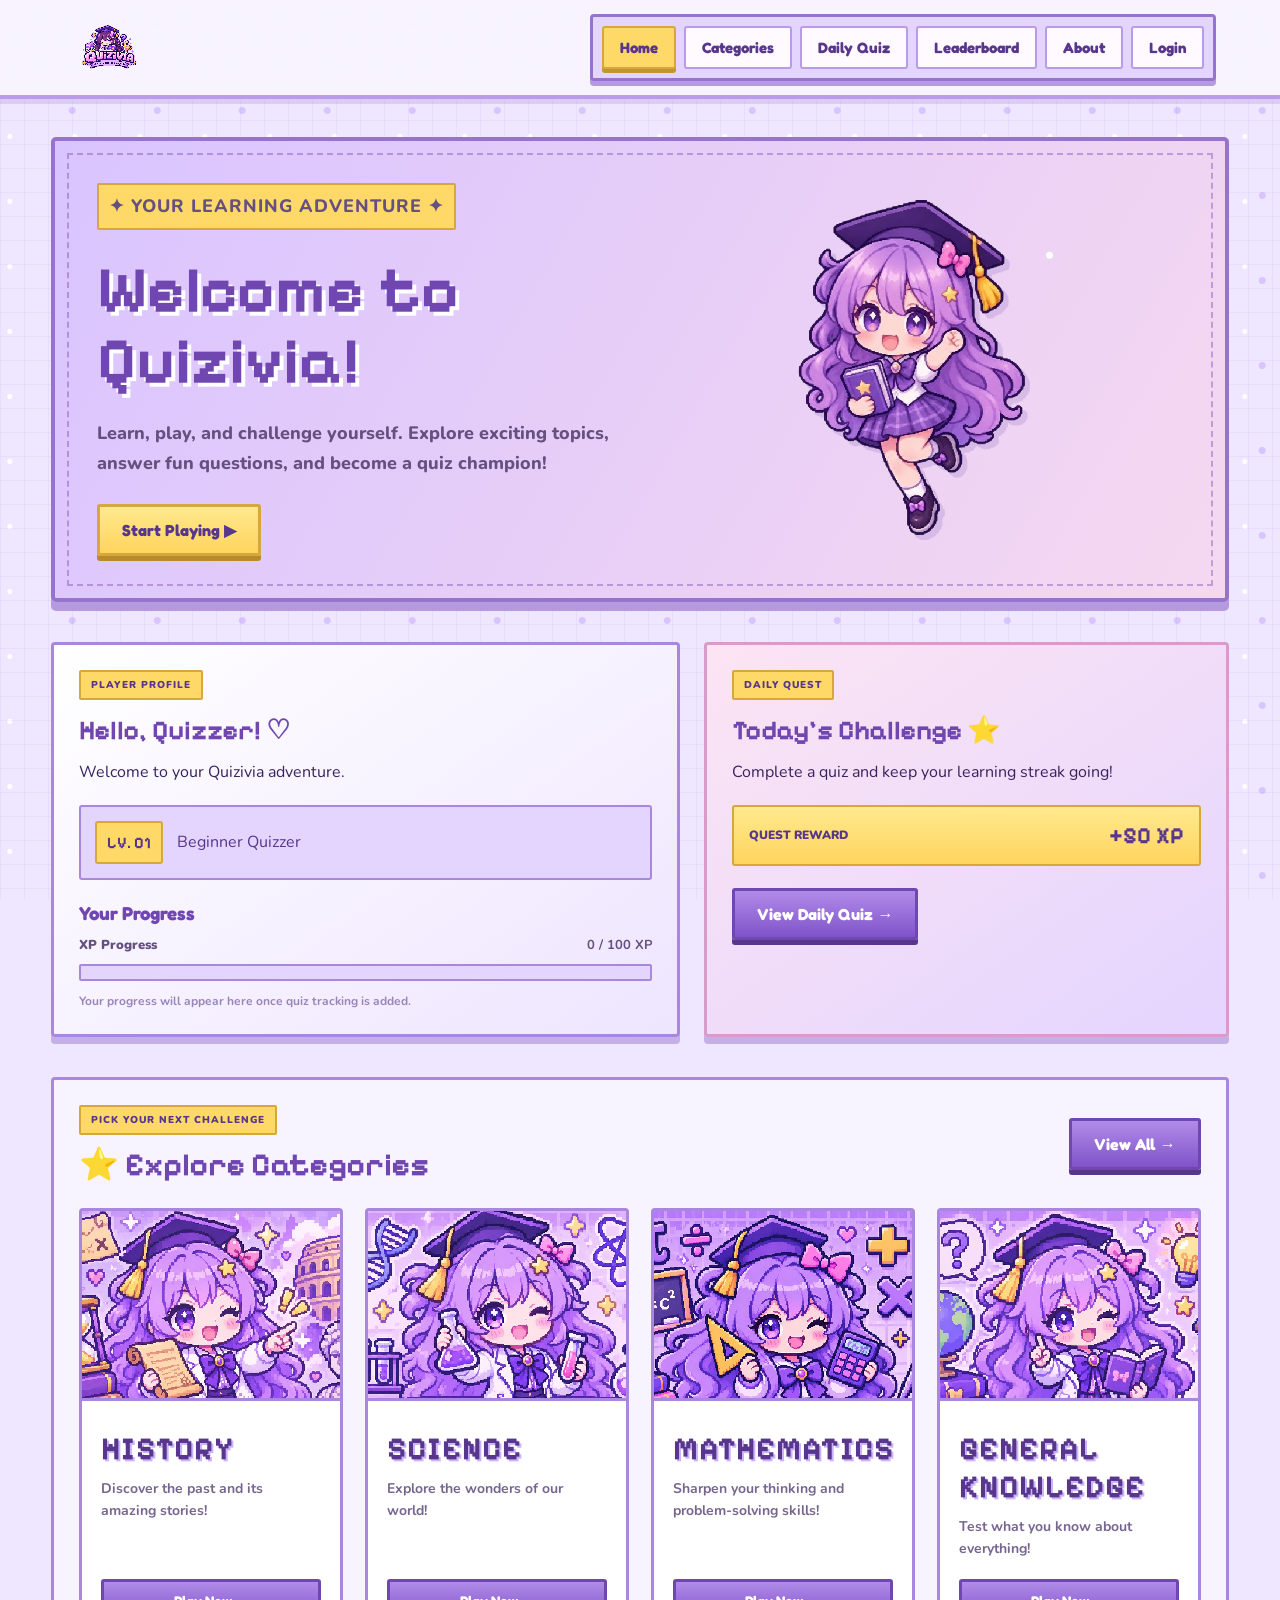
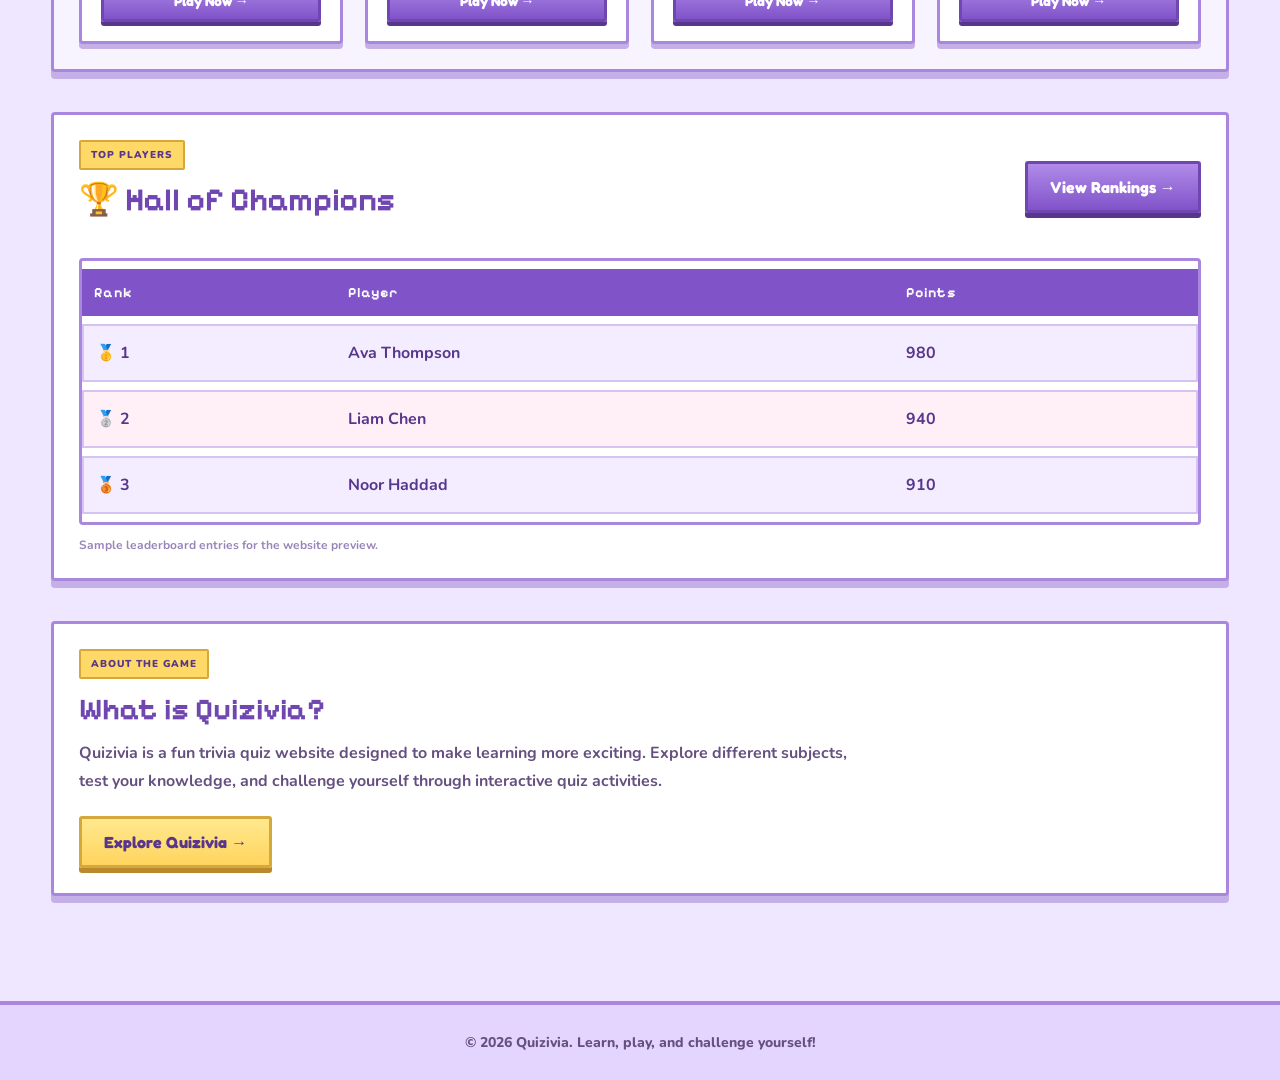
==== commit a4d394ad: "Update index.html" ====
--- a/index.html
+++ b/index.html
@@ -24,7 +24,7 @@
         <a href="daily-quiz.html">Daily Quiz</a>
         <a href="leaderboard.html">Leaderboard</a>
         <a href="#about">About</a>
-        <a href="login.html">Player Login</a>
+        <a href="login.html">Login</a>
     </nav>
 </header>
 
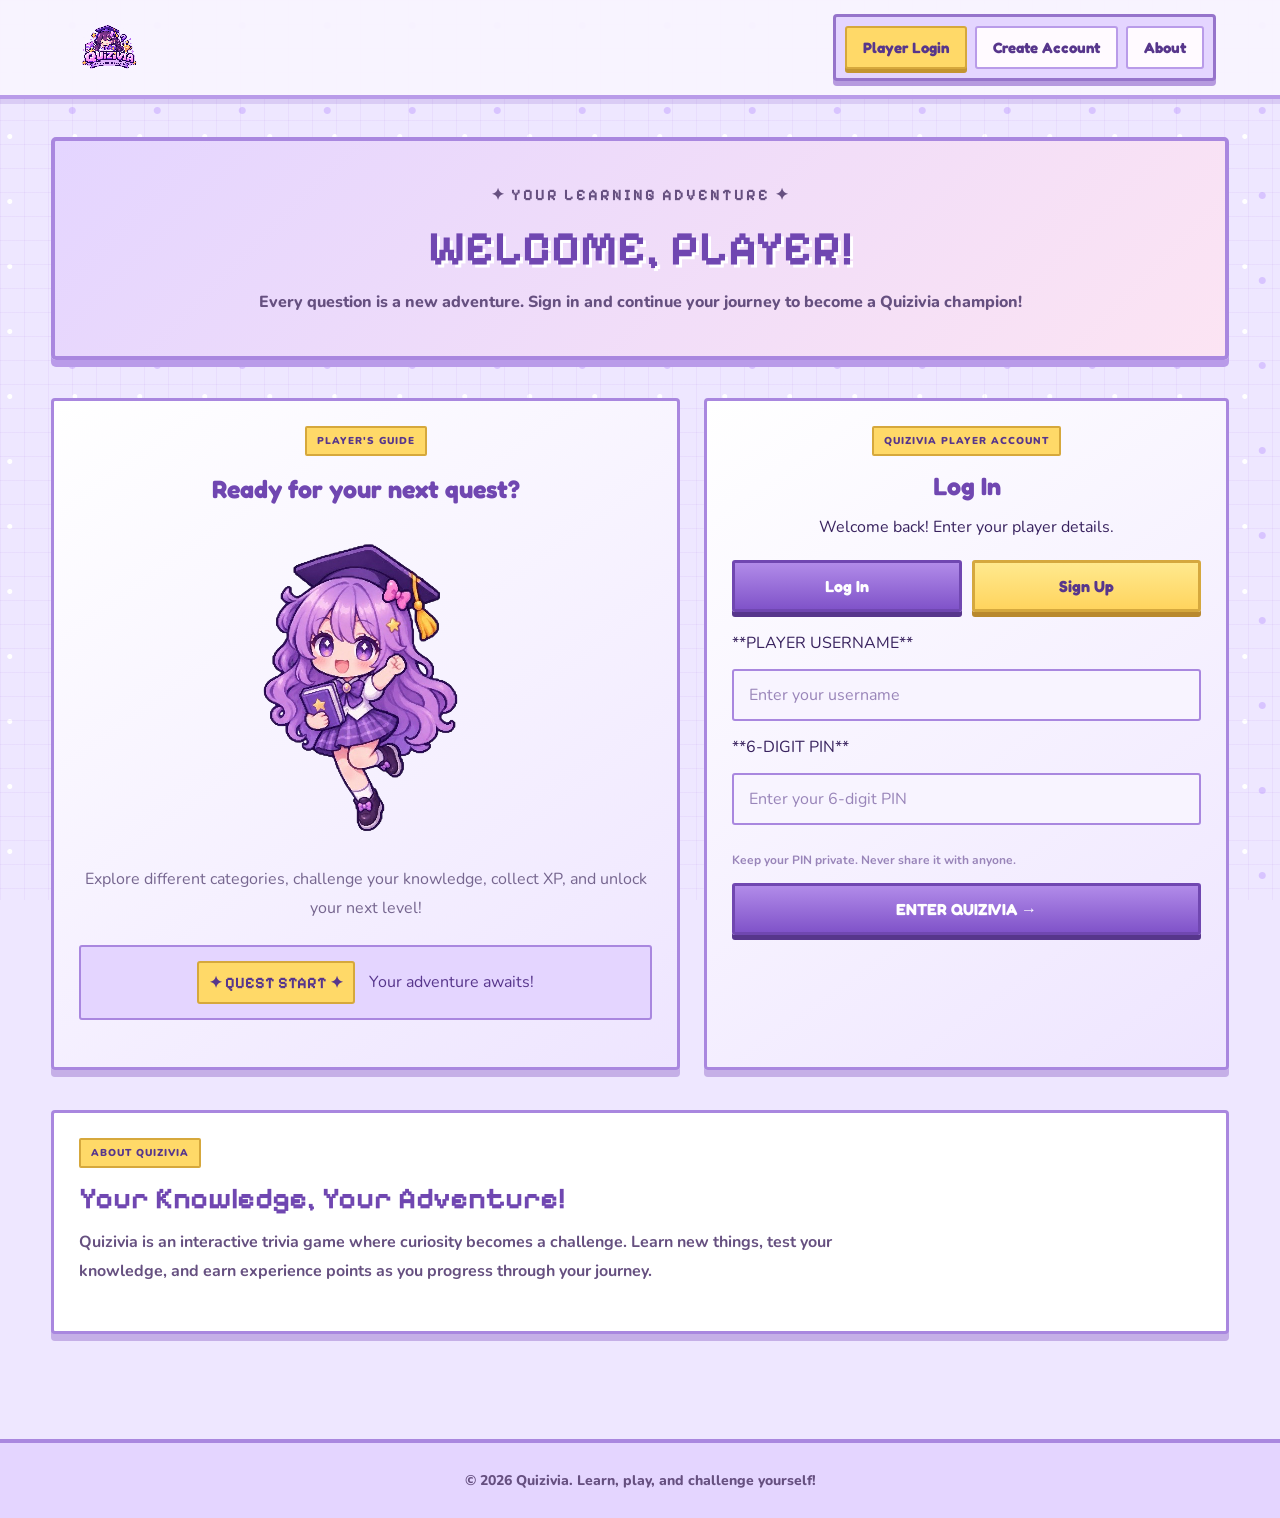
==== commit 3e6bd457: "Update index.html" ====
--- a/index.html
+++ b/index.html
@@ -24,7 +24,6 @@
         <a href="daily-quiz.html">Daily Quiz</a>
         <a href="leaderboard.html">Leaderboard</a>
         <a href="#about">About</a>
-        <a href="login.html">Login</a>
     </nav>
 </header>
 
@@ -258,10 +257,8 @@
     localStorage.getItem("quizivia_player") || "null"
 );
 
-const startButton = document.getElementById("qv-start-playing");
-
-if (startButton && savedPlayer && savedPlayer.id) {
-    startButton.href = "categories.html";
+if (!savedPlayer || !savedPlayer.id) {
+    window.location.replace("login.html");
 }
 </script>
 </body>
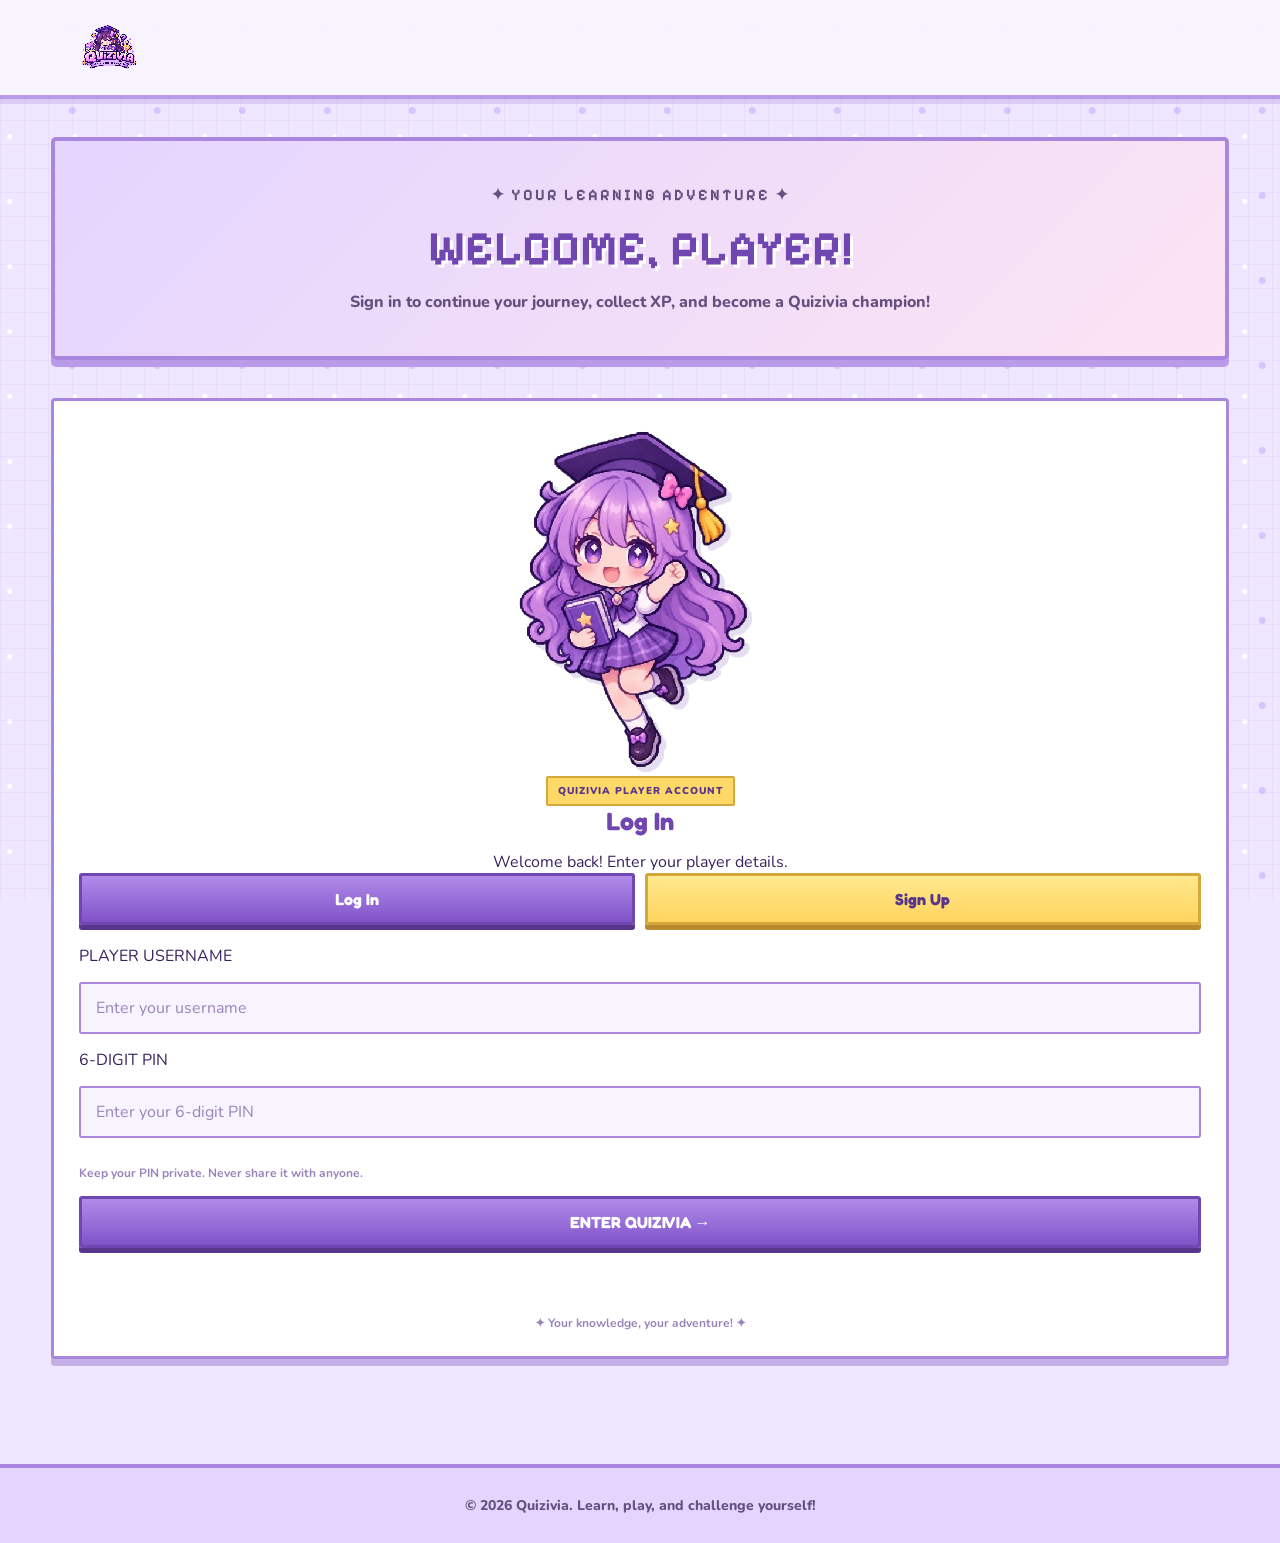
==== commit 5944996c: "Update index.html" ====
--- a/index.html
+++ b/index.html
@@ -23,13 +23,12 @@
         <a href="categories.html">Categories</a>
         <a href="daily-quiz.html">Daily Quiz</a>
         <a href="leaderboard.html">Leaderboard</a>
+        <a href="profile.html" id="qv-profile-link">Profile</a>
         <a href="#about">About</a>
     </nav>
 </header>
 
 <main>
-
-    <!-- HERO / GAME LOBBY -->
 
     <section class="hero">
         <div class="hero-content">
@@ -43,9 +42,9 @@
                 and become a quiz champion!
             </p>
 
-            <a href="login.html" class="btn" id="qv-start-playing">
-               Start Playing ▶
-   </a>
+            <a href="categories.html" class="btn" id="qv-start-playing">
+                Start Playing ▶
+            </a>
         </div>
 
         <div class="hero-image">
@@ -56,33 +55,31 @@
         </div>
     </section>
 
-    <!-- PLAYER DASHBOARD -->
-
     <section class="home-dashboard-grid">
 
         <article class="content-card player-panel">
             <p class="category-label">PLAYER PROFILE</p>
-            <h2>Hello, Quizzer! ♡</h2>
+            <h2 id="home-player-name">Hello, Quizzer! ♡</h2>
             <p>Welcome to your Quizivia adventure.</p>
 
             <div class="player-level">
-                <strong>LV. 01</strong>
-                <span>Beginner Quizzer</span>
+                <strong id="home-player-level">LV. 01</strong>
+                <span id="home-player-title">Beginner Quizzer</span>
             </div>
 
             <h3>Your Progress</h3>
 
             <div class="progress-info">
                 <span>XP Progress</span>
-                <strong>0 / 100 XP</strong>
+                <strong id="home-xp-text">0 / 100 XP</strong>
             </div>
 
             <div class="progress-track">
-                <div class="progress-fill"></div>
-            </div>
-
-            <p class="small-note">
-                Your progress will appear here once quiz tracking is added.
+                <div class="progress-fill" id="home-xp-bar"></div>
+            </div>
+
+            <p class="small-note" id="home-xp-note">
+                Keep playing to earn more XP!
             </p>
         </article>
 
@@ -104,8 +101,6 @@
 
     </section>
 
-    <!-- CATEGORIES -->
-
     <section class="home-categories">
 
         <div class="section-heading">
@@ -130,7 +125,9 @@
                 <div class="category-content">
                     <h3>History</h3>
                     <p>Discover the past and its amazing stories!</p>
-                    <a href="daily-quiz.html" class="btn">Play Now →</a>
+                    <a href="category-quizzes.html?category=history" class="btn">
+                        Play Now →
+                    </a>
                 </div>
             </article>
 
@@ -143,7 +140,9 @@
                 <div class="category-content">
                     <h3>Science</h3>
                     <p>Explore the wonders of our world!</p>
-                    <a href="daily-quiz.html" class="btn">Play Now →</a>
+                    <a href="category-quizzes.html?category=science" class="btn">
+                        Play Now →
+                    </a>
                 </div>
             </article>
 
@@ -156,7 +155,9 @@
                 <div class="category-content">
                     <h3>Mathematics</h3>
                     <p>Sharpen your thinking and problem-solving skills!</p>
-                    <a href="daily-quiz.html" class="btn">Play Now →</a>
+                    <a href="category-quizzes.html?category=mathematics" class="btn">
+                        Play Now →
+                    </a>
                 </div>
             </article>
 
@@ -169,14 +170,14 @@
                 <div class="category-content">
                     <h3>General Knowledge</h3>
                     <p>Test what you know about everything!</p>
-                    <a href="daily-quiz.html" class="btn">Play Now →</a>
+                    <a href="category-quizzes.html?category=general-knowledge" class="btn">
+                        Play Now →
+                    </a>
                 </div>
             </article>
 
         </div>
     </section>
-
-    <!-- LEADERBOARD PREVIEW -->
 
     <section class="content-card home-leaderboard">
 
@@ -200,34 +201,18 @@
                 </tr>
             </thead>
 
-            <tbody>
+            <tbody id="home-leaderboard-body">
                 <tr>
-                    <td>🥇 1</td>
-                    <td>Ava Thompson</td>
-                    <td>980</td>
-                </tr>
-
-                <tr>
-                    <td>🥈 2</td>
-                    <td>Liam Chen</td>
-                    <td>940</td>
-                </tr>
-
-                <tr>
-                    <td>🥉 3</td>
-                    <td>Noor Haddad</td>
-                    <td>910</td>
+                    <td colspan="3">Loading leaderboard...</td>
                 </tr>
             </tbody>
         </table>
 
-        <p class="small-note">
-            Sample leaderboard entries for the website preview.
+        <p class="small-note" id="home-leaderboard-note">
+            Rankings are based on player XP.
         </p>
 
     </section>
-
-    <!-- ABOUT -->
 
     <section class="content-card about-section" id="about">
         <p class="category-label">ABOUT THE GAME</p>
@@ -253,13 +238,147 @@
 </footer>
 
 <script>
-const savedPlayer = JSON.parse(
-    localStorage.getItem("quizivia_player") || "null"
-);
-
-if (!savedPlayer || !savedPlayer.id) {
+const SUPABASE_URL = "https://mnknxizgpkznkboingbf.supabase.co";
+const SUPABASE_KEY = "sb_publishable_2Y6PlxPEFUdgIXuTTAhtag_XGPy-008";
+
+let savedPlayer = null;
+
+try {
+    savedPlayer = JSON.parse(
+        localStorage.getItem("quizivia_player") || "null"
+    );
+} catch (error) {
+    savedPlayer = null;
+}
+
+if (!savedPlayer || !savedPlayer.id || !savedPlayer.token) {
     window.location.replace("login.html");
+} else {
+
+    // PLAYER PROFILE
+
+    const playerName = savedPlayer.display_name || "Quizzer";
+    const playerXP = Math.max(0, Number(savedPlayer.xp) || 0);
+    const playerLevel = Math.max(
+        1,
+        Number(savedPlayer.level) || 1
+    );
+
+    const currentLevelXP = playerXP % 100;
+
+    document.getElementById("home-player-name").textContent =
+        "Hello, " + playerName + "! ♡";
+
+    document.getElementById("home-player-level").textContent =
+        "LV. " + String(playerLevel).padStart(2, "0");
+
+    document.getElementById("home-player-title").textContent =
+        playerLevel >= 10 ? "Quiz Master" :
+        playerLevel >= 5 ? "Advanced Quizzer" :
+        playerLevel >= 2 ? "Rising Quizzer" :
+        "Beginner Quizzer";
+
+    document.getElementById("home-xp-text").textContent =
+        currentLevelXP + " / 100 XP";
+
+    document.getElementById("home-xp-bar").style.width =
+        currentLevelXP + "%";
+
+    document.getElementById("home-xp-note").textContent =
+        (100 - currentLevelXP) +
+        " XP until your next level! Keep going!";
+
+    // LIVE LEADERBOARD
+
+    async function loadHomeLeaderboard() {
+        const tableBody = document.getElementById(
+            "home-leaderboard-body"
+        );
+
+        const note = document.getElementById(
+            "home-leaderboard-note"
+        );
+
+        try {
+            const response = await fetch(
+                SUPABASE_URL + "/functions/v1/get-leaderboard",
+                {
+                    method: "GET",
+                    headers: {
+                        "apikey": SUPABASE_KEY
+                    }
+                }
+            );
+
+            const data = await response.json();
+
+            if (!response.ok || !data.success) {
+                throw new Error("Leaderboard request failed.");
+            }
+
+            tableBody.replaceChildren();
+
+            if (!data.players || data.players.length === 0) {
+                const row = document.createElement("tr");
+                const cell = document.createElement("td");
+
+                cell.colSpan = 3;
+                cell.textContent = "No players yet. Be the first champion!";
+
+                row.appendChild(cell);
+                tableBody.appendChild(row);
+                return;
+            }
+
+            const medals = ["🥇", "🥈", "🥉"];
+
+            data.players.slice(0, 5).forEach((player, index) => {
+                const row = document.createElement("tr");
+
+                if (index < 3) {
+                    row.classList.add("top-rank");
+                }
+
+                const rankCell = document.createElement("td");
+                rankCell.textContent =
+                    medals[index] || String(index + 1).padStart(2, "0");
+
+                const nameCell = document.createElement("td");
+                nameCell.className = "player-name";
+                nameCell.textContent = player.display_name || "Quizzer";
+
+                const scoreCell = document.createElement("td");
+                scoreCell.className = "player-score";
+                scoreCell.textContent =
+                    (Number(player.xp) || 0) + " XP";
+
+                row.append(rankCell, nameCell, scoreCell);
+                tableBody.appendChild(row);
+            });
+
+            note.textContent = "Live rankings based on player XP.";
+
+        } catch (error) {
+            console.error("Home leaderboard error:", error);
+
+            tableBody.replaceChildren();
+
+            const row = document.createElement("tr");
+            const cell = document.createElement("td");
+
+            cell.colSpan = 3;
+            cell.textContent = "Leaderboard is currently unavailable.";
+
+            row.appendChild(cell);
+            tableBody.appendChild(row);
+
+            note.textContent = "Please try again later.";
+        }
+    }
+
+    loadHomeLeaderboard();
 }
 </script>
+
 </body>
 </html>
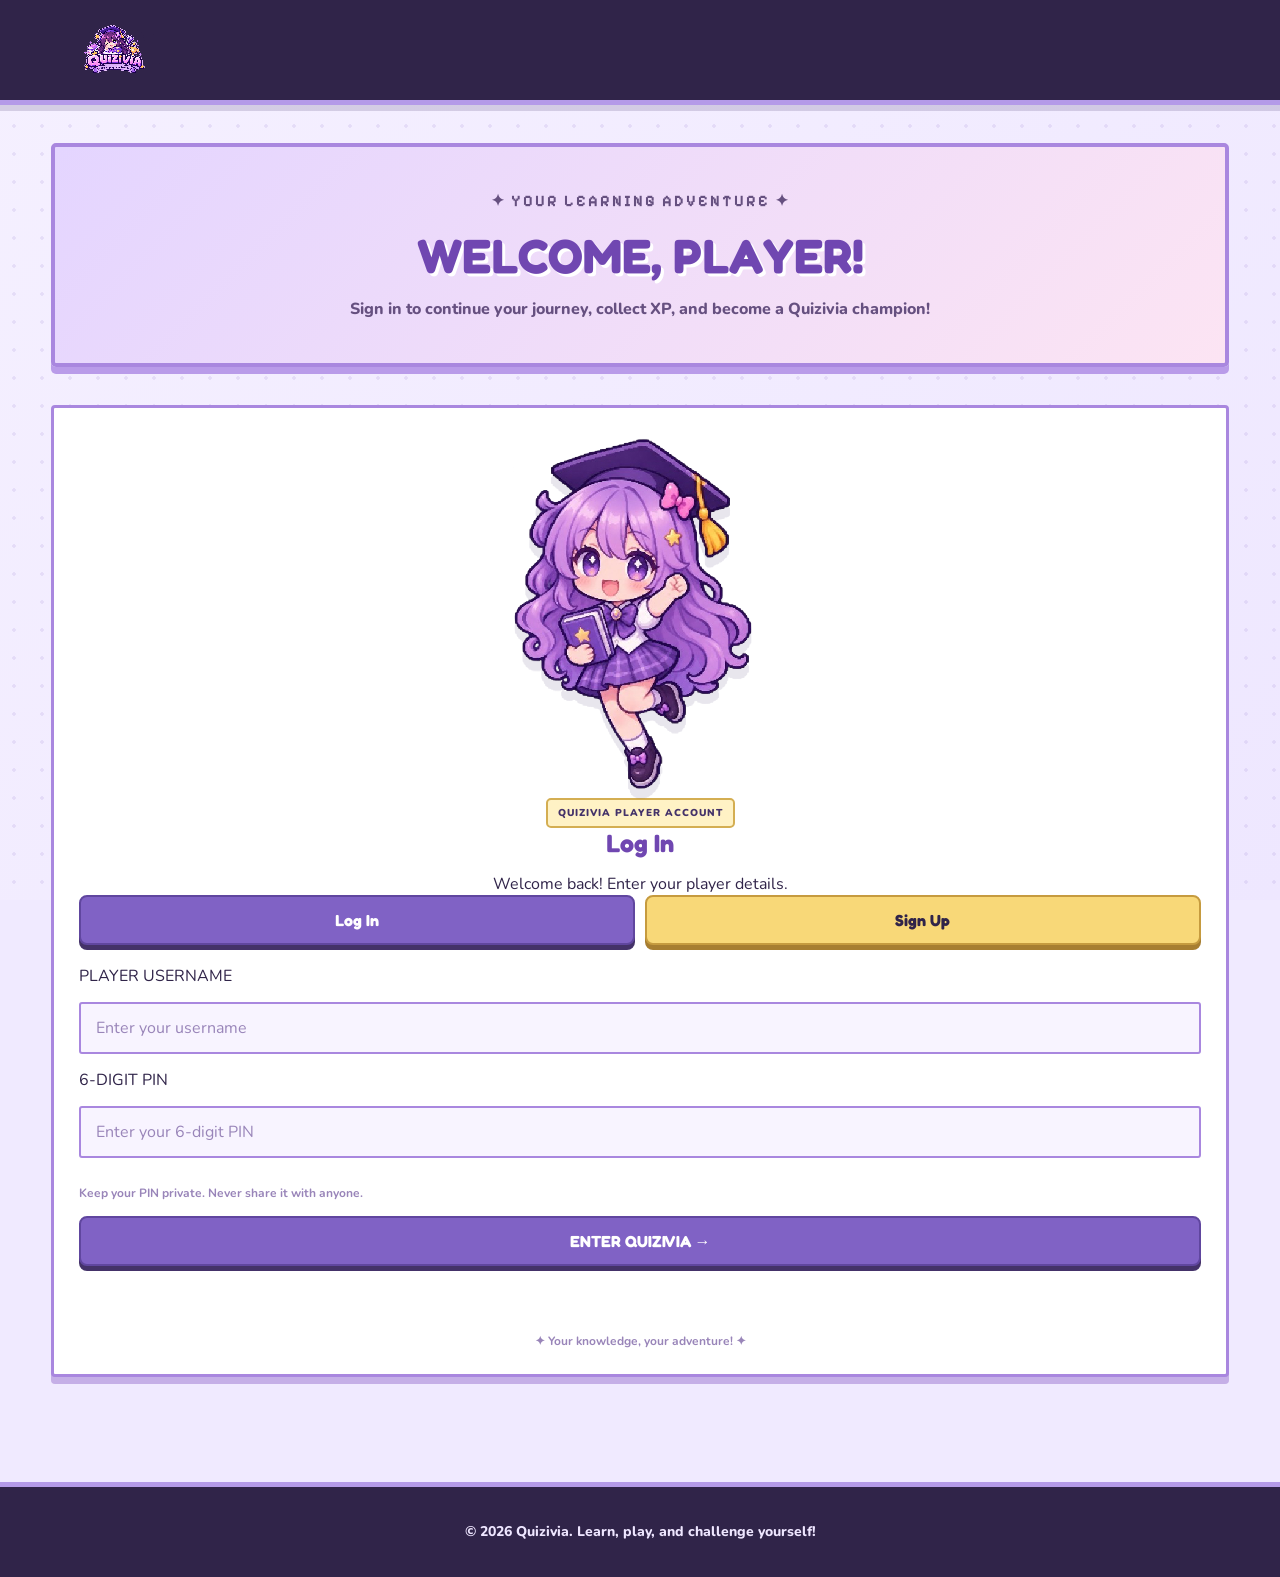
==== commit 7dd8caad: "Update index.html" ====
--- a/index.html
+++ b/index.html
@@ -1,12 +1,11 @@
-
 <!DOCTYPE html>
 <html lang="en">
 <head>
     <meta charset="UTF-8">
     <meta name="viewport" content="width=device-width, initial-scale=1.0">
-    <meta name="theme-color" content="#35146d">
-    <title>Quizivia | Learn, Play, Challenge</title>
-    <link rel="stylesheet" href="css/style.css?v=4">
+    <meta name="theme-color" content="#8171c9">
+    <title>Quizivia | Your Knowledge Adventure</title>
+    <link rel="stylesheet" href="css/style.css?v=5">
 </head>
 
 <body>
@@ -18,59 +17,70 @@
         </a>
     </h1>
 
-    <nav class="main-nav">
-        <a href="index.html" class="active">Home</a>
-        <a href="categories.html">Categories</a>
-        <a href="daily-quiz.html">Daily Quiz</a>
-        <a href="leaderboard.html">Leaderboard</a>
-        <a href="profile.html" id="qv-profile-link">Profile</a>
-        <a href="#about">About</a>
-    </nav>
+    
+<nav class="main-nav" aria-label="Main navigation">
+    <a href="index.html" class="active" aria-label="Home" title="Home">🏠</a>
+    <a href="categories.html" aria-label="Categories" title="Categories">📚</a>
+    <a href="daily-quiz.html" aria-label="Daily Quiz" title="Daily Quiz">📅</a>
+    <a href="leaderboard.html" aria-label="Leaderboard" title="Leaderboard">🏆</a>
+    <a href="profile.html" id="qv-profile-link" aria-label="Profile" title="Profile">👤</a>
+    <a href="#about" aria-label="About" title="About">ℹ️</a>
+</nav>
+
 </header>
 
 <main>
+
+    <!-- HERO SECTION -->
 
     <section class="hero">
         <div class="hero-content">
-            <p class="category-label">✦ YOUR LEARNING ADVENTURE ✦</p>
-
-            <h2>Welcome to Quizivia!</h2>
+            <p class="category-label">✦ WELCOME TO YOUR KNOWLEDGE ARCADE ✦</p>
+
+            <h2>Think. Discover. Become a Champion.</h2>
 
             <p>
-                Learn, play, and challenge yourself.
-                Explore exciting topics, answer fun questions,
-                and become a quiz champion!
+                Every question is a new opportunity to learn.
+                Explore different subjects, test your knowledge,
+                earn XP, and build your own journey to becoming
+                a Quizivia champion.
             </p>
 
             <a href="categories.html" class="btn" id="qv-start-playing">
-                Start Playing ▶
+                Explore Quizzes →
             </a>
+
+            <p class="small-note">Your next achievement starts with one question.</p>
         </div>
 
         <div class="hero-image">
             <img
                 src="assets/images/mascot.PNG"
-                alt="Quizivia chibi student mascot"
+                alt="Quizivia student mascot holding a quiz book"
             >
         </div>
     </section>
 
+    <!-- PLAYER DASHBOARD -->
+
     <section class="home-dashboard-grid">
 
         <article class="content-card player-panel">
-            <p class="category-label">PLAYER PROFILE</p>
+            <p class="category-label">✦ YOUR PLAYER SPACE</p>
+
             <h2 id="home-player-name">Hello, Quizzer! ♡</h2>
-            <p>Welcome to your Quizivia adventure.</p>
+
+            <p>Your learning journey, your progress, your achievements.</p>
 
             <div class="player-level">
                 <strong id="home-player-level">LV. 01</strong>
                 <span id="home-player-title">Beginner Quizzer</span>
             </div>
 
-            <h3>Your Progress</h3>
+            <h3>Experience Progress</h3>
 
             <div class="progress-info">
-                <span>XP Progress</span>
+                <span>Current XP</span>
                 <strong id="home-xp-text">0 / 100 XP</strong>
             </div>
 
@@ -81,36 +91,45 @@
             <p class="small-note" id="home-xp-note">
                 Keep playing to earn more XP!
             </p>
+
+            <a href="profile.html" class="btn btn-purple">View My Profile →</a>
         </article>
 
         <article class="content-card daily-quest">
-            <p class="category-label">DAILY QUEST</p>
-            <h2>Today's Challenge ⭐</h2>
-
-            <p>Complete a quiz and keep your learning streak going!</p>
+            <p class="category-label">✦ DAILY FEATURE</p>
+
+            <h2>Ready for Today's Challenge?</h2>
+
+            <p>
+                Take on your Daily Quiz, test what you know,
+                and earn rewards for your effort.
+            </p>
 
             <div class="quest-reward">
-                <span>QUEST REWARD</span>
-                <strong>+50 XP</strong>
+                <span>DAILY QUIZ REWARD</span>
+                <strong>50–100 XP</strong>
             </div>
 
             <a href="daily-quiz.html" class="btn btn-purple">
-                View Daily Quiz →
+                Enter Daily Quiz →
             </a>
         </article>
 
     </section>
 
+    <!-- CATEGORY EXPLORER -->
+
     <section class="home-categories">
 
         <div class="section-heading">
             <div>
-                <p class="category-label">PICK YOUR NEXT CHALLENGE</p>
-                <h2>⭐ Explore Categories</h2>
+                <p class="category-label">✦ FIND YOUR NEXT CHALLENGE</p>
+                <h2>Choose Your Subject</h2>
+                <p>Four learning worlds. Countless things to discover.</p>
             </div>
 
             <a href="categories.html" class="btn btn-purple">
-                View All →
+                All Categories →
             </a>
         </div>
 
@@ -124,9 +143,9 @@
 
                 <div class="category-content">
                     <h3>History</h3>
-                    <p>Discover the past and its amazing stories!</p>
+                    <p>Travel through time and uncover the stories that shaped our world.</p>
                     <a href="category-quizzes.html?category=history" class="btn">
-                        Play Now →
+                        Explore History →
                     </a>
                 </div>
             </article>
@@ -139,9 +158,9 @@
 
                 <div class="category-content">
                     <h3>Science</h3>
-                    <p>Explore the wonders of our world!</p>
+                    <p>Ask questions, discover nature, and explore how the universe works.</p>
                     <a href="category-quizzes.html?category=science" class="btn">
-                        Play Now →
+                        Explore Science →
                     </a>
                 </div>
             </article>
@@ -154,9 +173,9 @@
 
                 <div class="category-content">
                     <h3>Mathematics</h3>
-                    <p>Sharpen your thinking and problem-solving skills!</p>
+                    <p>Put your logic to work and turn challenging problems into victories.</p>
                     <a href="category-quizzes.html?category=mathematics" class="btn">
-                        Play Now →
+                        Explore Math →
                     </a>
                 </div>
             </article>
@@ -169,26 +188,29 @@
 
                 <div class="category-content">
                     <h3>General Knowledge</h3>
-                    <p>Test what you know about everything!</p>
+                    <p>Explore interesting facts and discover something new every day.</p>
                     <a href="category-quizzes.html?category=general-knowledge" class="btn">
-                        Play Now →
+                        Explore More →
                     </a>
                 </div>
             </article>
 
         </div>
     </section>
+
+    <!-- LEADERBOARD -->
 
     <section class="content-card home-leaderboard">
 
         <div class="section-heading">
             <div>
-                <p class="category-label">TOP PLAYERS</p>
-                <h2>🏆 Hall of Champions</h2>
+                <p class="category-label">✦ THE TOP OF THE CLASS</p>
+                <h2>Hall of Champions</h2>
+                <p>Meet the players making their mark in Quizivia.</p>
             </div>
 
             <a href="leaderboard.html" class="btn btn-purple">
-                View Rankings →
+                Full Rankings →
             </a>
         </div>
 
@@ -214,27 +236,115 @@
 
     </section>
 
+    <!-- ABOUT QUIZIVIA -->
+
     <section class="content-card about-section" id="about">
-        <p class="category-label">ABOUT THE GAME</p>
-
-        <h2>What is Quizivia?</h2>
-
-        <p>
-            Quizivia is a fun trivia quiz website designed to make
-            learning more exciting. Explore different subjects,
-            test your knowledge, and challenge yourself through
-            interactive quiz activities.
+
+        <p class="category-label">✦ GET TO KNOW QUIZIVIA</p>
+
+        <h2>A Little About Our Learning World</h2>
+
+        <p>
+            Quizivia is an interactive trivia platform where curiosity
+            meets friendly competition. It gives learners a place to
+            explore different subjects, challenge their knowledge,
+            and celebrate their progress through quizzes, experience
+            points, missions, and achievements.
+        </p>
+
+        <h2>How to Begin Your Adventure</h2>
+
+        <ol>
+            <li><strong>Create Your Account.</strong> Register using your username and PIN.</li>
+            <li><strong>Choose a Subject.</strong> Explore History, Science, Mathematics, or General Knowledge.</li>
+            <li><strong>Pick a Difficulty.</strong> Challenge yourself with Easy, Medium, or Hard quizzes when available.</li>
+            <li><strong>Answer the Questions.</strong> Read carefully and submit your answers.</li>
+            <li><strong>Earn Experience.</strong> Complete quizzes and qualify for XP rewards.</li>
+            <li><strong>Build Your Record.</strong> Visit your Profile to review your progress, missions, and achievements.</li>
+        </ol>
+
+        <h2>Experience Points and Levels</h2>
+
+        <p>
+            XP represents your progress as a Quizivia player.
+            Every correct answer and completed challenge brings
+            you closer to your next level.
+        </p>
+
+        <div class="quest-reward">
+            <span>CATEGORY QUIZ</span>
+            <strong>+10 XP per correct answer</strong>
+        </div>
+
+        <div class="quest-reward">
+            <span>DAILY QUIZ</span>
+            <strong>50–100 XP per completion</strong>
+        </div>
+
+        <p>
+            Daily Quiz rewards depend on your final score.
+            Each player can claim one Daily Quiz reward per day.
+        </p>
+
+        <h3>Understanding Player Levels</h3>
+
+        <ul>
+            <li>Every 100 accumulated XP advances you by one level.</li>
+            <li>Your remaining XP progress appears on your Home page and Profile.</li>
+            <li>Continue earning XP to reach higher levels and player titles.</li>
+        </ul>
+
+        <h2>Daily Missions</h2>
+
+        <p>
+            Daily Missions give you extra goals to complete.
+            Explore the platform, improve your quiz performance,
+            and earn bonus experience.
+        </p>
+
+        <ul>
+            <li><strong>Quiz Explorer:</strong> Complete a category quiz — +10 XP.</li>
+            <li><strong>Sharp Mind:</strong> Get at least 5 correct answers in category quizzes — +15 XP.</li>
+            <li><strong>Daily Challenger:</strong> Complete your Daily Quiz — +20 XP.</li>
+        </ul>
+
+        <h2>Achievements and Milestones</h2>
+
+        <p>
+            Achievements celebrate your dedication and progress.
+            Work toward these milestones and collect their rewards.
+        </p>
+
+        <ul>
+            <li><strong>First Steps:</strong> Complete your first quiz — +10 XP.</li>
+            <li><strong>Knowledge Seeker:</strong> Complete 5 quizzes — +25 XP.</li>
+            <li><strong>Quiz Champion:</strong> Reach Level 10 — +100 XP.</li>
+            <li><strong>Consistency Starter:</strong> Reach a 3-day streak — +15 XP.</li>
+            <li><strong>Weekly Warrior:</strong> Reach a 7-day streak — +35 XP.</li>
+            <li><strong>Knowledge Devotee:</strong> Reach a 14-day streak — +75 XP.</li>
+            <li><strong>Quizivia Legend:</strong> Reach a 30-day streak — +150 XP.</li>
+        </ul>
+
+        <h2>Climb the Leaderboard</h2>
+
+        <p>
+            Your effort deserves to be celebrated. The Quizivia
+            Leaderboard lets you compare player XP through Weekly
+            Rankings and All-Time Rankings. Keep learning, earn
+            more experience, and see how far you can climb.
         </p>
 
         <a href="categories.html" class="btn">
-            Explore Quizivia →
+            Start Exploring Quizivia →
         </a>
+
     </section>
 
 </main>
 
 <footer class="site-footer">
-    <p>© 2026 Quizivia. Learn, play, and challenge yourself!</p>
+    <p>© 2026 Quizivia. A little curiosity goes a long way.</p>
+    <p>Learn something new. Challenge yourself. Level up. ♡</p>
 </footer>
 
 <script>
@@ -381,4 +491,4 @@
 </script>
 
 </body>
-</html>
+</html>
--- a/css/style.css
+++ b/css/style.css
@@ -2227,3 +2227,570 @@
 
 
 
+
+/* =====================================
+   QUIZIVIA - CLEAR NUMBERS & MATH TEXT
+===================================== */
+
+/* Make numbers easier to distinguish */
+body,
+input,
+textarea,
+select,
+td,
+th {
+    font-family: 'Nunito', sans-serif;
+    font-variant-numeric: lining-nums tabular-nums;
+}
+
+/* Quiz questions and answer choices */
+.quiz-question-content h3,
+.quiz-question-area h2,
+.question h3,
+.quiz-option,
+.question-option {
+    font-family: 'Nunito', sans-serif;
+    font-weight: 800;
+    line-height: 1.6;
+}
+
+/* XP, scores, timer, and progress numbers */
+.quiz-timer strong,
+.quiz-info-item h3,
+.results-score,
+.result-stat strong,
+.champion-score,
+.player-score,
+.rank-number,
+.quest-reward strong,
+#home-xp-text,
+#home-player-level {
+    font-family: 'Nunito', sans-serif;
+    font-weight: 900;
+    font-variant-numeric: lining-nums tabular-nums;
+}
+
+/* Keep pixel styling on decorative headings */
+.hero h2,
+.page-intro h2,
+.section-heading h2,
+.leaderboard-heading h2,
+.champion-title,
+.quiz-card-level {
+    font-family: 'Pixelify Sans', sans-serif;
+}
+
+/* =========================================
+   QUIZIVIA 2.0 — LAVENDER ACADEMIC ARCADE
+   ORIGINAL HOMEPAGE DESIGN UPGRADE
+========================================= */
+
+:root {
+    --bg: #f0eaff;
+    --bg-light: #faf7ff;
+    --panel: #ffffff;
+    --panel-light: #e5d9ff;
+    --purple: #8062c5;
+    --violet: #a58be0;
+    --lavender: #d8c9f5;
+    --pink: #f3c1df;
+    --gold: #f8d878;
+    --gold-light: #fff2c5;
+    --white: #ffffff;
+    --ink: #302449;
+    --muted: #75678c;
+    --deep: #443269;
+
+    --pixel-border: 3px solid #9279c9;
+    --pixel-shadow: 0 5px 0 #7157a9;
+    --soft-shadow: 0 5px 0 #d2c3ed;
+}
+
+/* GLOBAL TYPOGRAPHY */
+
+body {
+    font-family: 'Nunito', sans-serif;
+    color: #302449;
+    background-color: #f0eaff;
+    background-image:
+        radial-gradient(circle, rgba(128,98,197,.13) 1.5px, transparent 2px),
+        linear-gradient(135deg, #f5f0ff, #eee7ff);
+    background-size: 28px 28px, 100% 100%;
+    background-attachment: fixed;
+}
+
+h1, h2, h3, h4 {
+    font-family: 'Fredoka', sans-serif;
+}
+
+p, li, td, th, input, textarea, select {
+    font-family: 'Nunito', sans-serif;
+    font-variant-numeric: lining-nums tabular-nums;
+}
+
+/* CUSTOM HEADER */
+
+.site-header {
+    padding: 12px 5%;
+    background: #302449;
+    border-bottom: 5px solid #b49ae8;
+    box-shadow: 0 6px 0 rgba(68,50,105,.18);
+}
+
+.logo img {
+    width: 100px;
+    height: 76px;
+    object-fit: contain;
+}
+
+/* CUSTOM NAVIGATION */
+
+.main-nav {
+    gap: 7px;
+    padding: 8px;
+    background: #443269;
+    border: 2px solid #8f79c5;
+    border-radius: 12px;
+    box-shadow: 0 4px 0 #241a39;
+}
+
+.main-nav a {
+    padding: 11px 15px;
+    color: #eee6ff;
+    background: transparent;
+    border: 2px solid transparent;
+    border-radius: 8px;
+    font-family: 'Fredoka', sans-serif;
+    font-size: 14px;
+    transition: .2s ease;
+}
+
+.main-nav a:hover {
+    color: #302449;
+    background: #e5d9ff;
+    border-color: #c2a9f0;
+    transform: translateY(-2px);
+}
+
+.main-nav a.active {
+    color: #302449;
+    background: #f8d878;
+    border-color: #f8d878;
+    box-shadow: 0 3px 0 #c49b3d;
+}
+
+/* HOMEPAGE HERO */
+
+.hero {
+    min-height: 410px;
+    padding: 48px;
+    background:
+        radial-gradient(circle at 80% 20%, #ffffff 0 4px, transparent 5px),
+        radial-gradient(circle at 15% 85%, #f3c1df 0 5px, transparent 6px),
+        linear-gradient(125deg, #d9c9f7, #f7e4f3 65%, #fff0d2);
+    border: 3px solid #9279c9;
+    border-radius: 14px;
+    box-shadow: 0 8px 0 #bba6e2;
+}
+
+.hero::before {
+    inset: 13px;
+    border: 2px dashed rgba(68,50,105,.35);
+    border-radius: 8px;
+}
+
+.hero h2 {
+    max-width: 650px;
+    color: #443269;
+    font-family: 'Fredoka', sans-serif;
+    font-size: clamp(38px, 5.5vw, 62px);
+    line-height: 1.12;
+    text-shadow: 3px 3px 0 #ffffff;
+}
+
+.hero p {
+    color: #57496e;
+    font-size: 17px;
+    font-weight: 700;
+    line-height: 1.8;
+}
+
+.hero .category-label {
+    color: #443269;
+    background: #fff2c5;
+    border-color: #d4ae52;
+}
+
+.hero-image img {
+    max-height: 365px;
+    filter: drop-shadow(0 10px 0 rgba(68,50,105,.12));
+}
+
+/* BUTTONS */
+
+.btn,
+button {
+    color: #302449;
+    background: #f8d878;
+    border: 2px solid #c69b3f;
+    border-radius: 8px;
+    box-shadow: 0 5px 0 #a77e31;
+    font-family: 'Fredoka', sans-serif;
+    font-weight: 700;
+}
+
+.btn:hover,
+button:hover {
+    background: #ffe9a2;
+}
+
+.btn-purple {
+    color: #ffffff;
+    background: #8062c5;
+    border-color: #60469f;
+    box-shadow: 0 5px 0 #443269;
+}
+
+.btn-purple:hover {
+    color: #ffffff;
+    background: #9479d5;
+}
+
+/* PLAYER DASHBOARD */
+
+.home-dashboard-grid {
+    gap: 24px;
+}
+
+.home-dashboard-grid .content-card {
+    padding: 28px;
+    background: #ffffff;
+    border: 3px solid #a58be0;
+    border-radius: 12px;
+    box-shadow: 0 7px 0 #d2c3ed;
+}
+
+.player-panel {
+    background: linear-gradient(145deg, #ffffff, #f0eaff) !important;
+}
+
+.player-panel h2,
+.daily-quest h2 {
+    color: #443269;
+    font-family: 'Fredoka', sans-serif;
+    font-size: 28px;
+}
+
+.player-level {
+    background: #eee6ff;
+    border: 2px solid #b49ae8;
+    border-radius: 9px;
+}
+
+.player-level strong {
+    color: #ffffff;
+    background: #8062c5;
+    border: 2px solid #60469f;
+    border-radius: 7px;
+    font-family: 'Nunito', sans-serif;
+    font-weight: 900;
+}
+
+.progress-track {
+    height: 18px;
+    background: #e9e0fa;
+    border: 2px solid #b49ae8;
+    border-radius: 20px;
+}
+
+.progress-fill {
+    background: linear-gradient(90deg, #8062c5, #e6a9d0);
+    border-radius: 20px;
+}
+
+.progress-info strong,
+#home-xp-text,
+#home-player-level {
+    font-family: 'Nunito', sans-serif;
+    font-weight: 900;
+    font-variant-numeric: lining-nums tabular-nums;
+}
+
+/* DAILY FEATURE */
+
+.daily-quest {
+    background: linear-gradient(145deg, #fce8f4, #e9e0ff) !important;
+    border-color: #d6a5cb !important;
+}
+
+.quest-reward {
+    background: #fff2c5;
+    border: 2px solid #d4ae52;
+    border-radius: 9px;
+}
+
+.quest-reward strong {
+    color: #443269;
+    font-family: 'Nunito', sans-serif;
+    font-weight: 900;
+    font-variant-numeric: tabular-nums;
+}
+
+/* CATEGORY SECTION */
+
+.home-categories {
+    padding: 30px;
+    background: #faf7ff;
+    border: 3px solid #a58be0;
+    border-radius: 12px;
+    box-shadow: 0 7px 0 #d2c3ed;
+}
+
+.section-heading h2 {
+    color: #443269;
+    font-family: 'Fredoka', sans-serif;
+    font-size: clamp(25px, 4vw, 34px);
+}
+
+.category-card {
+    background: #ffffff;
+    border: 2px solid #b49ae8;
+    border-radius: 10px;
+    box-shadow: 0 6px 0 #d2c3ed;
+}
+
+.category-card:hover {
+    border-color: #d6a5cb;
+    box-shadow: 0 9px 0 #d2c3ed;
+}
+
+.category-image {
+    border-bottom: 3px solid #b49ae8;
+    background: #e9e0ff;
+}
+
+.category-content h3 {
+    color: #443269;
+    font-family: 'Fredoka', sans-serif;
+    font-size: 23px;
+    text-shadow: none;
+}
+
+.category-content p {
+    color: #75678c;
+    font-weight: 700;
+}
+
+/* LEADERBOARD */
+
+.home-leaderboard {
+    padding: 28px;
+    border: 3px solid #a58be0;
+    border-radius: 12px;
+    box-shadow: 0 7px 0 #d2c3ed;
+}
+
+.home-leaderboard .section-heading h2 {
+    font-family: 'Fredoka', sans-serif;
+}
+
+.leaderboard-table {
+    border: 2px solid #a58be0;
+    border-radius: 8px;
+}
+
+.leaderboard-table th {
+    color: #ffffff;
+    background: #443269;
+    font-family: 'Fredoka', sans-serif;
+}
+
+.leaderboard-table td {
+    color: #443269;
+    font-family: 'Nunito', sans-serif;
+    font-weight: 800;
+}
+
+.leaderboard-table tbody tr:nth-child(even) td {
+    background: #f0eaff;
+}
+
+/* ORIGINAL ABOUT SECTION */
+
+.about-section {
+    padding: 32px;
+    background: #ffffff;
+    border: 3px solid #a58be0;
+    border-radius: 12px;
+    box-shadow: 0 7px 0 #d2c3ed;
+}
+
+.about-section h2 {
+    margin-top: 30px;
+    margin-bottom: 12px;
+    color: #443269;
+    font-family: 'Fredoka', sans-serif;
+    font-size: 27px;
+}
+
+.about-section h3 {
+    color: #8062c5;
+    font-family: 'Fredoka', sans-serif;
+}
+
+.about-section p:not(.category-label),
+.about-section li {
+    color: #655777;
+    font-family: 'Nunito', sans-serif;
+    font-size: 15px;
+    font-weight: 700;
+    line-height: 1.85;
+}
+
+.about-section ol,
+.about-section ul {
+    padding-left: 25px;
+    margin-bottom: 22px;
+}
+
+.about-section li {
+    padding: 5px 0;
+}
+
+.about-section strong {
+    color: #60469f;
+}
+
+/* CATEGORY LABELS */
+
+.category-label {
+    color: #443269;
+    background: #fff2c5;
+    border: 2px solid #d4ae52;
+    border-radius: 5px;
+    font-family: 'Nunito', sans-serif;
+    font-weight: 900;
+}
+
+/* FOOTER */
+
+.site-footer {
+    padding: 32px 5%;
+    color: #eee6ff;
+    background: #302449;
+    border-top: 5px solid #b49ae8;
+    font-family: 'Nunito', sans-serif;
+    font-weight: 800;
+    line-height: 1.8;
+}
+
+.site-footer p + p {
+    margin-top: 5px;
+    color: #d5c6f5;
+}
+
+/* CLEAR MATHEMATICS AND QUIZ NUMBERS */
+
+.quiz-question-content h3,
+.quiz-question-area h2,
+.question h3,
+.quiz-option,
+.question-option {
+    color: #302449;
+    font-family: 'Nunito', sans-serif;
+    font-weight: 800;
+    font-variant-numeric: lining-nums tabular-nums;
+    line-height: 1.7;
+}
+
+.quiz-info-item h3,
+.quiz-timer strong,
+.results-score,
+.result-stat strong,
+.champion-score,
+.player-score,
+.rank-number,
+.quiz-progress-header,
+.quiz-submit,
+.option-letter {
+    font-family: 'Nunito', sans-serif;
+    font-weight: 900;
+    font-variant-numeric: lining-nums tabular-nums;
+}
+
+/* KEEP OTHER PAGE HEADINGS READABLE */
+
+.page-intro h2,
+.leaderboard-heading h2,
+.quiz-list-heading h2,
+.category-quiz-card h3,
+.results-card > h3 {
+    font-family: 'Fredoka', sans-serif;
+}
+
+/* TABLET AND MOBILE */
+
+@media (max-width: 950px) {
+    .site-header {
+        background: #302449;
+    }
+
+    .main-nav {
+        max-width: 100%;
+    }
+}
+
+@media (max-width: 600px) {
+    html {
+        scroll-padding-top: 180px;
+    }
+
+    .site-header {
+        padding: 10px 4%;
+    }
+
+    .main-nav {
+        background: #443269;
+        border-color: #8f79c5;
+    }
+
+    .main-nav a {
+        color: #eee6ff;
+        font-size: 13px;
+    }
+
+    .hero {
+        border-radius: 10px;
+        padding: 25px 18px;
+    }
+
+    .hero h2 {
+        font-family: 'Fredoka', sans-serif;
+        font-size: 38px;
+    }
+
+    .hero p {
+        font-size: 15px;
+    }
+
+    .home-categories,
+    .about-section,
+    .home-leaderboard {
+        padding: 19px;
+        border-radius: 9px;
+    }
+
+    .home-dashboard-grid .content-card {
+        padding: 21px;
+        border-radius: 9px;
+    }
+
+    .about-section h2 {
+        font-size: 24px;
+    }
+
+    .site-footer {
+        padding: 25px 16px;
+        font-size: 12px;
+    }
+}
